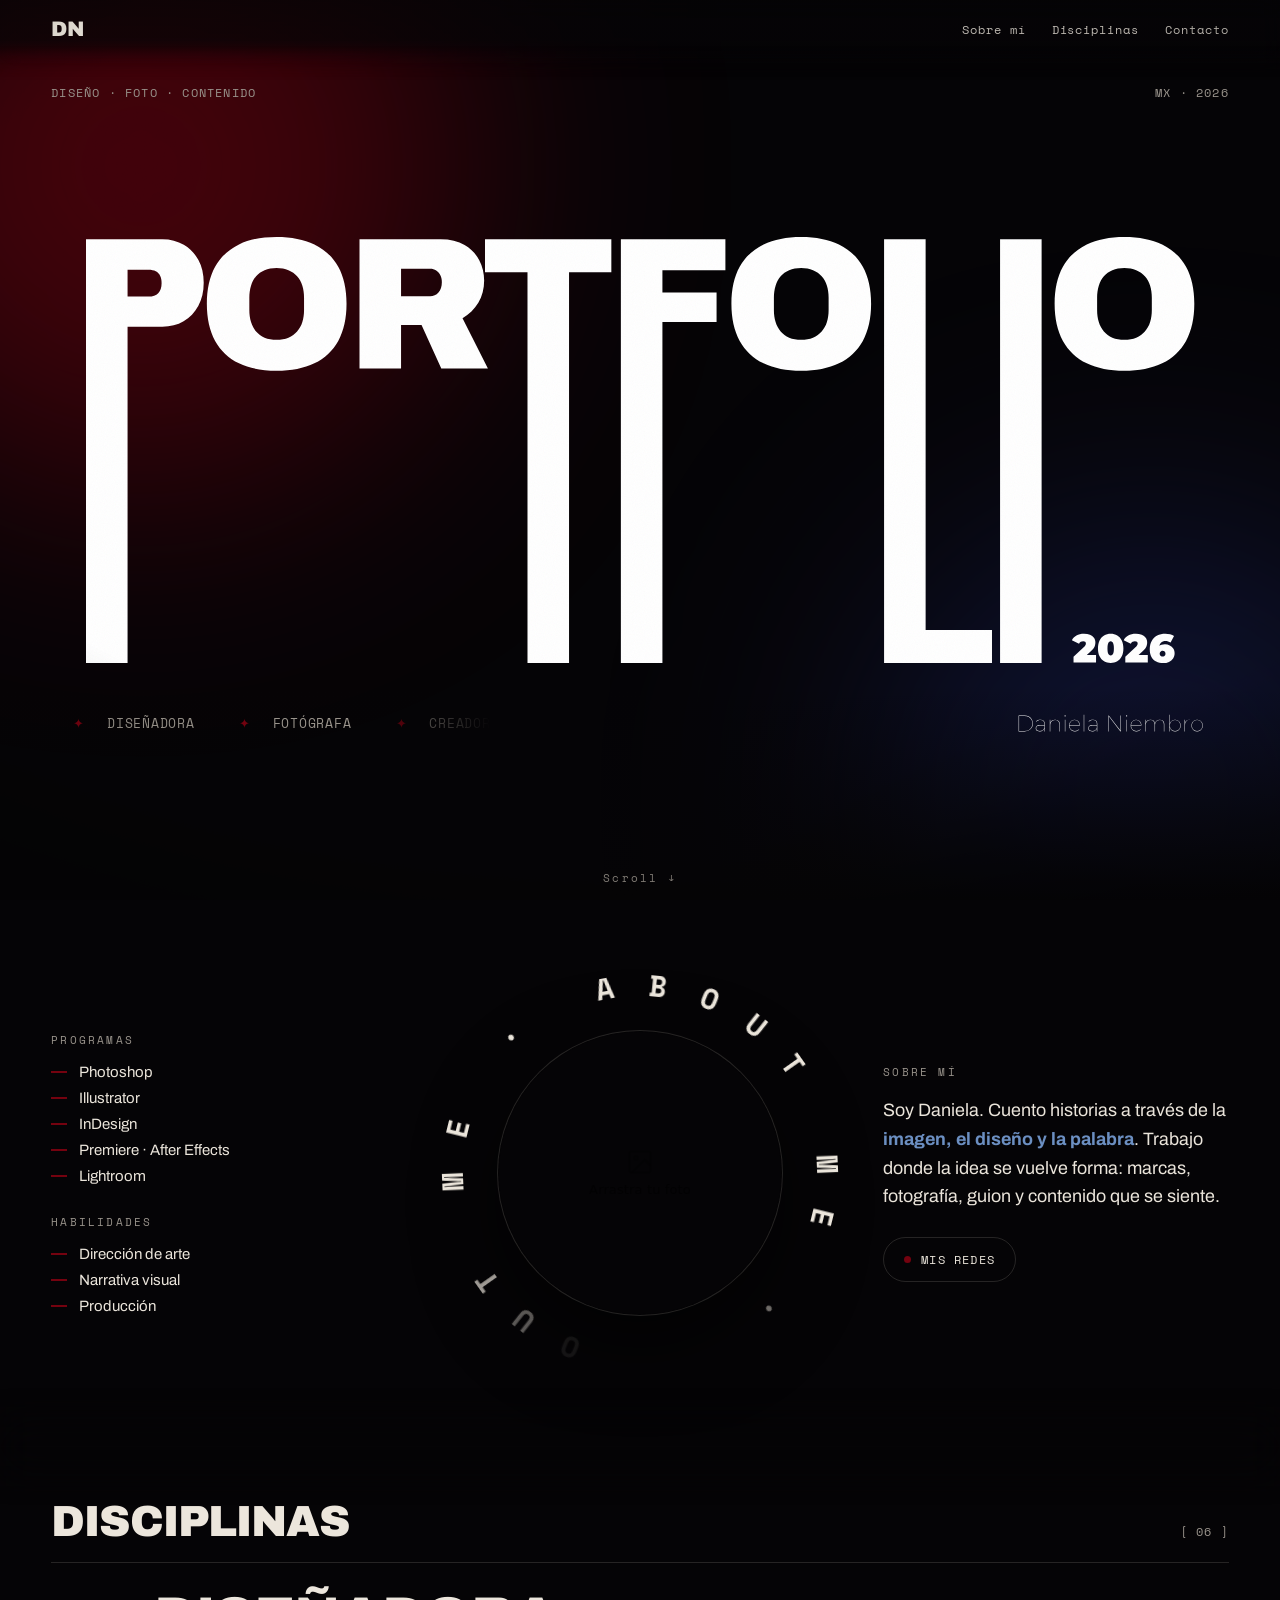
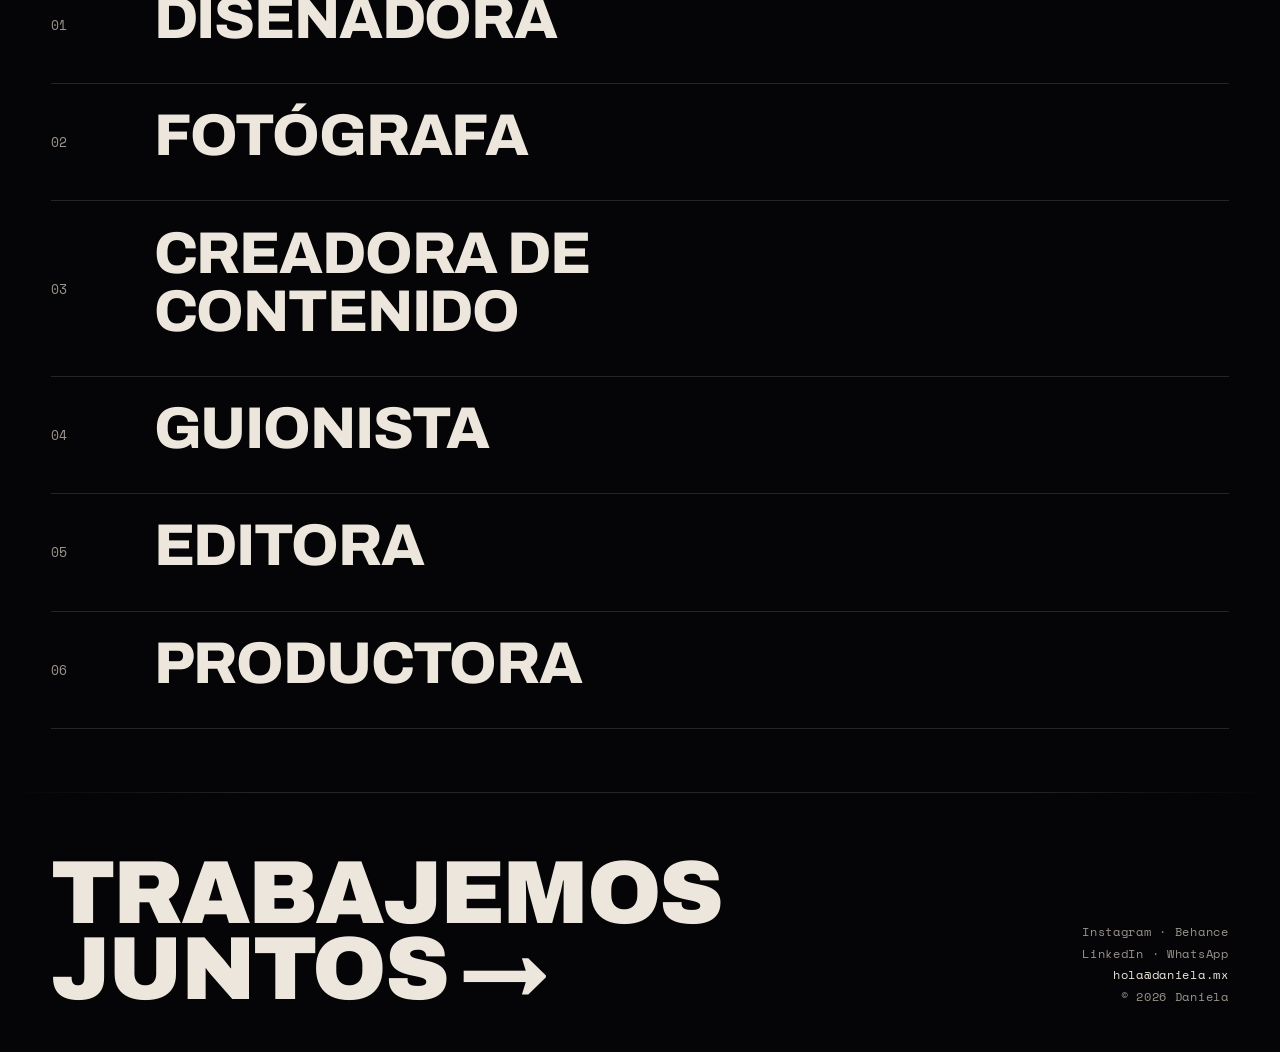
==== index.html @ 4522a89d "init: D_Portfolio" ====
<!DOCTYPE html>
<html lang="es">
<head>
<meta charset="UTF-8" />
<meta name="viewport" content="width=device-width, initial-scale=1.0" />
<title>Daniela — Portafolio 2026</title>
<link rel="preconnect" href="https://fonts.googleapis.com" />
<link rel="preconnect" href="https://fonts.gstatic.com" crossorigin />
<link href="https://fonts.googleapis.com/css2?family=Archivo:ital,wght@0,400;0,500;0,600;0,700;0,800;0,900;1,500&family=Space+Mono:wght@400;700&display=swap" rel="stylesheet" />
<script src="image-slot.js"></script>
<style>
:root{
  --black:#050406;
  --ink:#0b0a0e;
  --paper:#ece6dc;
  --paper-dim:#9a948c;
  --line:rgba(236,230,220,.14);

  --red-1:#75020f;
  --red-2:#51080d;
  --red-3:#2b0307;
  --blue-1:#0D1433;
  --blue-2:#171F55;
  --blue-3:#274272;
  --blue-4:#6C90C3;

  --sans:'Archivo',system-ui,sans-serif;
  --mono:'Space Mono',ui-monospace,monospace;
}

*{margin:0;padding:0;box-sizing:border-box}
html{scroll-behavior:smooth}
body{
  background:var(--black);
  color:var(--paper);
  font-family:var(--sans);
  -webkit-font-smoothing:antialiased;
  overflow-x:hidden;
}
::selection{background:var(--red-1);color:var(--paper)}

/* ---- grain + vignette overlay ---- */
.grain{
  position:fixed;inset:0;z-index:200;pointer-events:none;
  background:radial-gradient(120% 90% at 50% 40%,transparent 50%,rgba(0,0,0,.55) 100%);
  mix-blend-mode:multiply;
}
.grain::after{
  content:"";position:absolute;inset:-50%;opacity:.045;
  background-image:url("data:image/svg+xml,%3Csvg xmlns='http://www.w3.org/2000/svg' width='160' height='160'%3E%3Cfilter id='n'%3E%3CfeTurbulence type='fractalNoise' baseFrequency='.9' numOctaves='2'/%3E%3C/filter%3E%3Crect width='100%25' height='100%25' filter='url(%23n)'/%3E%3C/svg%3E");
}

/* ---- top nav ---- */
.nav{
  position:fixed;top:0;left:0;right:0;z-index:120;
  display:flex;align-items:center;justify-content:space-between;
  padding:18px clamp(20px,4vw,52px);
}
.nav::before{
  content:"";position:absolute;inset:0 0 -22px 0;z-index:-1;pointer-events:none;
  background:linear-gradient(to bottom,rgba(5,4,6,.82) 0%,rgba(5,4,6,.78) 50%,rgba(5,4,6,0) 100%);
  backdrop-filter:blur(12px) saturate(120%);
  -webkit-backdrop-filter:blur(12px) saturate(120%);
  -webkit-mask-image:linear-gradient(to bottom,#000 58%,transparent 100%);
  mask-image:linear-gradient(to bottom,#000 58%,transparent 100%);
}
.nav .iso{display:inline-flex;align-items:center;font-family:var(--sans);font-weight:900;font-size:21px;letter-spacing:-.01em;text-transform:uppercase;text-decoration:none;color:var(--paper);transition:opacity .25s}
.nav .iso:hover{opacity:.55}
.nav .links{display:flex;gap:26px;font-family:var(--mono);font-size:12px;letter-spacing:.08em}
.nav .links a{color:var(--paper);text-decoration:none;opacity:.8;transition:opacity .2s}
.nav .links a:hover{opacity:1}
@media(max-width:680px){.nav .links{display:none}}

section{position:relative}

/* ============ 1 · PORTADA ============ */
#portada{height:100vh;position:relative;overflow:hidden}
#portada::after{content:"";position:absolute;left:0;right:0;bottom:0;height:clamp(150px,24vh,280px);background:linear-gradient(to bottom,transparent 0%,var(--black) 100%);z-index:1;pointer-events:none}
.cover-glow{position:absolute;inset:0;z-index:0;pointer-events:none}
.cover-glow b{position:absolute;border-radius:50%;filter:blur(130px);opacity:.55}
.cover-glow .g1{width:50vw;height:50vw;left:-14vw;top:-12vw;background:var(--red-1)}
.cover-glow .g2{width:44vw;height:44vw;right:-12vw;bottom:-14vw;background:var(--blue-2)}
.cover-fig{position:absolute;inset:0;width:100%;height:100%;object-fit:contain;z-index:2;padding:clamp(16px,3.5vh,46px) clamp(16px,3vw,40px)}
.cover-kicker{position:absolute;top:0;left:0;right:0;z-index:3;display:flex;justify-content:space-between;padding:84px clamp(20px,4vw,52px) 0;font-family:var(--mono);font-size:12px;letter-spacing:.1em;color:var(--paper-dim);text-transform:uppercase;pointer-events:none}
.ticker{position:absolute;left:clamp(20px,4vw,52px);bottom:clamp(26px,5vh,46px);z-index:3;overflow:hidden;max-width:min(440px,46vw);mask-image:linear-gradient(90deg,#000 70%,transparent);-webkit-mask-image:linear-gradient(90deg,#000 70%,transparent);visibility:hidden}
.ticker.placed{visibility:visible}
.ticker-track{display:inline-flex;gap:0;white-space:nowrap;animation:scrollx 22s linear infinite}
.ticker-track span{font-family:var(--mono);font-size:13px;letter-spacing:.06em;color:var(--paper-dim);padding:0 22px;text-transform:uppercase}
.ticker-track span{font-family:var(--mono);font-size:13px;letter-spacing:.06em;color:var(--paper-dim);padding:0 22px;text-transform:uppercase}
.ticker-track span::before{content:"✦";margin-right:22px;color:var(--red-1)}
@keyframes scrollx{to{transform:translateX(-50%)}}
.scrollhint{position:absolute;left:50%;bottom:14px;transform:translateX(-50%);font-family:var(--mono);font-size:11px;letter-spacing:.2em;color:var(--paper-dim);z-index:3;animation:bob 2.4s ease-in-out infinite;transition:opacity .45s ease}
.scrollhint.hide{opacity:0}
@keyframes bob{0%,100%{transform:translate(-50%,0)}50%{transform:translate(-50%,7px)}}

/* ============ 2 · SOBRE MÍ ============ */
#sobre-mi{min-height:auto;display:grid;grid-template-columns:1fr auto 1fr;align-items:center;gap:clamp(24px,4vw,72px);padding:clamp(56px,9vh,110px) clamp(20px,4vw,52px)}
.eyebrow{font-family:var(--mono);font-size:11px;letter-spacing:.2em;text-transform:uppercase;color:var(--paper-dim);margin-bottom:16px}
/* left column: programas + habilidades */
.about-left{justify-self:start;display:flex;flex-direction:column;gap:30px}
/* right column: text + description */
.about-right{justify-self:end;max-width:360px;text-align:left}
.sm-bio{font-size:clamp(16px,1.4vw,20px);line-height:1.6;color:var(--paper);text-wrap:pretty}
.sm-bio b{color:var(--blue-4)}
.btn-redes{margin-top:26px;display:inline-flex;align-items:center;gap:10px;font-family:var(--mono);font-size:12px;letter-spacing:.1em;text-transform:uppercase;color:var(--paper);text-decoration:none;border:1px solid var(--line);padding:13px 20px;border-radius:40px;transition:.25s}
.btn-redes:hover{background:var(--paper);color:var(--black);border-color:var(--paper)}
.btn-redes .dot{width:7px;height:7px;border-radius:50%;background:var(--red-1)}
.proglist,.skilllist{list-style:none;display:flex;flex-direction:column;gap:10px}
.proglist li,.skilllist li{display:flex;align-items:center;gap:12px;font-size:15px;color:var(--paper);transition:color .3s}
.proglist li::before,.skilllist li::before{content:"";width:16px;height:1.5px;background:var(--red-1);flex:0 0 auto;transition:width .35s cubic-bezier(.2,.7,.2,1),background .3s}
.proglist li{cursor:default}
.proglist li:hover{color:var(--blue-4)}
.proglist li:hover::before{width:30px;background:var(--blue-4)}
/* cursor-follow image preview */
.prog-preview{position:fixed;top:0;left:0;z-index:160;width:clamp(170px,18vw,240px);height:clamp(120px,13vw,176px);pointer-events:none;opacity:0;transform:translate(18px,18px) scale(.9);transition:opacity .28s ease,transform .28s cubic-bezier(.2,.7,.2,1);will-change:left,top,opacity}
.prog-preview.on{opacity:1;transform:translate(18px,18px) scale(1)}
.prog-preview image-slot{position:absolute;inset:0;width:100%;height:100%;display:none;pointer-events:auto;box-shadow:0 24px 60px rgba(0,0,0,.6)}
.prog-preview image-slot.active{display:block}

/* orbit photo — centered on the page (middle auto column between two equal 1fr) */
.orbit-wrap{position:relative;width:clamp(260px,30vw,400px);height:clamp(260px,30vw,400px);display:flex;align-items:center;justify-content:center;justify-self:center}
.orbit-photo{width:74%;height:74%;border-radius:50%;overflow:hidden;position:relative;z-index:2;box-shadow:0 0 0 1px var(--line),0 30px 80px rgba(0,0,0,.6)}
.orbit-photo image-slot{width:100%;height:100%;display:block}
.orbit-ring{position:absolute;inset:0;z-index:3;pointer-events:none}
.orbit-ring .lt{position:absolute;left:50%;top:50%;font-family:var(--mono);font-weight:700;font-size:clamp(19px,2.3vw,32px);letter-spacing:.04em;will-change:transform,opacity;transform-origin:center center}
@media(max-width:880px){
  #sobre-mi{grid-template-columns:1fr;justify-items:center;text-align:center;gap:clamp(30px,5vh,48px)}
  .about-left{justify-self:center;align-items:center}
  .about-right{justify-self:center;text-align:center;max-width:520px}
  .proglist li,.skilllist li{justify-content:center}
}

/* ============ 3 · DISCIPLINAS ============ */
#disciplinas{min-height:auto;padding:clamp(40px,6vh,70px) clamp(20px,4vw,52px) clamp(48px,7vh,80px);position:relative;transition:background .6s ease;overflow:hidden}
.disc-bg{position:absolute;left:0;right:0;top:clamp(-220px,-22vh,-140px);bottom:0;z-index:0;opacity:0;transition:opacity .55s ease;pointer-events:none;-webkit-mask-image:linear-gradient(to bottom,transparent 0,#000 clamp(150px,20vh,240px));mask-image:linear-gradient(to bottom,transparent 0,#000 clamp(150px,20vh,240px))}
/* soft blurred bridge that hides the hard cut between About and Disciplinas */
.section-blend{position:relative;height:0;z-index:5;pointer-events:none}
.section-blend::before{content:"";position:absolute;left:0;right:0;top:calc(clamp(90px,13vh,150px) / -2);height:clamp(90px,13vh,150px);backdrop-filter:blur(20px) saturate(120%);-webkit-backdrop-filter:blur(20px) saturate(120%);-webkit-mask-image:linear-gradient(to bottom,transparent,#000 50%,transparent);mask-image:linear-gradient(to bottom,transparent,#000 50%,transparent)}
.disc-head{position:relative;z-index:2;display:flex;align-items:baseline;justify-content:space-between;gap:20px;border-bottom:1px solid var(--line);padding-bottom:18px;margin-bottom:4px}
.disc-head h2{font-size:clamp(24px,3.4vw,46px);font-weight:900;letter-spacing:-.02em;text-transform:uppercase;line-height:1}
.disc-head .count{font-family:var(--mono);font-size:12px;color:var(--paper-dim);letter-spacing:.1em;flex:0 0 auto}
.disc-list{position:relative;z-index:2;list-style:none}
.disc-row{
  display:grid;grid-template-columns:64px minmax(0,1fr) minmax(0,300px);align-items:center;gap:clamp(16px,3vw,40px);
  padding:clamp(18px,2.6vh,30px) 0;border-bottom:1px solid var(--line);cursor:pointer;
  position:relative;transition:padding .45s cubic-bezier(.2,.7,.2,1);
}
/* growing accent bar on the left = "ordered index" feel */
.disc-row::before{content:"";position:absolute;left:0;top:50%;width:0;height:2px;background:var(--row-accent,var(--paper));transform:translateY(-50%);transition:width .45s cubic-bezier(.2,.7,.2,1);z-index:1}
.disc-row:hover::before{width:clamp(20px,3.5vw,46px)}
.disc-row .num{font-family:var(--mono);font-size:13px;color:var(--paper-dim);transition:color .35s,transform .45s cubic-bezier(.2,.7,.2,1)}
.disc-namewrap{min-width:0}
.disc-name{display:block;font-size:clamp(28px,4.6vw,60px);font-weight:800;line-height:.98;letter-spacing:-.02em;text-transform:uppercase;color:var(--paper);text-wrap:balance;overflow-wrap:break-word;transition:transform .45s cubic-bezier(.2,.7,.2,1),color .35s,opacity .35s;transform-origin:left center}
.disc-name .en{display:block;font-family:var(--mono);font-size:12px;font-weight:400;letter-spacing:.18em;color:var(--paper-dim);margin-top:12px;opacity:0;max-height:0;overflow:hidden;transition:opacity .4s,max-height .4s}
.disc-detail{justify-self:end;text-align:right;min-width:0;opacity:0;transform:translateX(14px);transition:opacity .4s,transform .45s cubic-bezier(.2,.7,.2,1)}
.disc-detail .lbl{font-family:var(--mono);font-size:10px;letter-spacing:.2em;color:var(--paper-dim);text-transform:uppercase;margin-bottom:8px}
.disc-detail .txt{font-size:15px;line-height:1.45;color:var(--paper);text-wrap:pretty}
.disc-list.has-hover .disc-row .disc-name{opacity:.3}
.disc-row:hover{padding-left:clamp(20px,3.5vw,58px)}
.disc-row:hover .disc-name{opacity:1;color:var(--row-accent,var(--paper))}
.disc-row:hover .disc-name .en{opacity:1;max-height:44px}
.disc-row:hover .num{color:var(--paper);transform:translateX(4px)}
.disc-row:hover .disc-detail{opacity:1;transform:translateX(0)}
@media(max-width:980px){
  .disc-row{grid-template-columns:56px minmax(0,1fr);gap:18px}
  .disc-detail{display:none}
}
@media(max-width:760px){
  .disc-row{grid-template-columns:44px minmax(0,1fr);gap:12px}
}

/* magnifier cursor */
.lupa{position:fixed;z-index:150;width:74px;height:74px;border-radius:50%;border:1px solid var(--paper);display:flex;align-items:center;justify-content:center;pointer-events:none;opacity:0;transform:translate(-50%,-50%) scale(.6);transition:opacity .25s,transform .25s;backdrop-filter:blur(2px);font-family:var(--mono);font-size:10px;letter-spacing:.15em;text-transform:uppercase;background:rgba(5,4,6,.35)}
.lupa.on{opacity:1;transform:translate(-50%,-50%) scale(1)}
.lupa svg{position:absolute;width:20px;height:20px;opacity:.4}

/* ============ footer ============ */
footer{padding:clamp(48px,7vh,70px) clamp(20px,4vw,52px) clamp(40px,5vh,56px);position:relative}
footer::before{content:"";position:absolute;top:0;left:0;right:0;height:1px;pointer-events:none;background:linear-gradient(90deg,transparent 0%,var(--line) 20%,var(--line) 80%,transparent 100%);filter:blur(.4px)}
.foot-grid{display:flex;align-items:flex-end;justify-content:space-between;gap:30px;flex-wrap:wrap}
.foot-grid h3{font-size:clamp(34px,7vw,110px);font-weight:900;letter-spacing:-.03em;text-transform:uppercase;line-height:.85}
.foot-grid h3 a{color:var(--paper);text-decoration:none}
.foot-grid h3 a:hover{color:var(--blue-4)}
.foot-meta{font-family:var(--mono);font-size:12px;color:var(--paper-dim);letter-spacing:.06em;text-align:right;line-height:1.8}
.foot-meta a{color:var(--paper-dim);text-decoration:none;transition:color .22s}
.foot-meta a:hover{color:var(--blue-4)}
.foot-meta a[href^="mailto"]:hover{color:var(--paper)}

/* ============ responsive ============ */
@media(max-width:680px){
  .nav{padding:16px 20px}
  .nav .iso{font-size:15px}
  #portada{padding:70px 14px 22px}
  .cover-foot{flex-direction:column;align-items:flex-start;gap:14px}
  .ticker{max-width:100%}
  .cover-name{text-align:left}
  .foot-grid{flex-direction:column;align-items:flex-start}
  .foot-meta{text-align:left}
}
@media(max-width:430px){
  .cover-kicker{font-size:10px;gap:10px}
  .disc-row{grid-template-columns:40px minmax(0,1fr);gap:12px}
  .disc-name{font-size:clamp(26px,8vw,40px)}
}
@media(max-height:560px) and (orientation:landscape){
  #portada{height:auto;min-height:100vh;padding:62px 20px 20px}
}
</style>
</head>
<body>
<div class="grain"></div>

<nav class="nav">
  <a class="iso" href="#portada" aria-label="Daniela Niembro">DN</a>
  <div class="links">
    <a href="#sobre-mi">Sobre mí</a>
    <a href="#disciplinas">Disciplinas</a>
    <a href="#contacto">Contacto</a>
  </div>
</nav>

<!-- ===== 1 · PORTADA ===== -->
<section id="portada" data-screen-label="Portada">
  <div class="cover-glow"><b class="g1"></b><b class="g2"></b></div>
  <div class="cover-kicker">
    <span>Diseño · Foto · Contenido</span>
    <span>MX · 2026</span>
  </div>
  <svg class="cover-fig" viewBox="0 0 1920 1080" fill="none" preserveAspectRatio="xMidYMid meet" xmlns="http://www.w3.org/2000/svg" role="img" aria-label="Portfolio 2026 — Daniela Niembro">
<g clip-path="url(#clip0_0_1)">

<path id="nm-name" d="M1564.17 989V963.8H1573.71C1576.37 963.8 1578.7 964.352 1580.69 965.456C1582.68 966.536 1584.23 968.024 1585.33 969.92C1586.44 971.816 1586.99 973.976 1586.99 976.4C1586.99 978.824 1586.44 980.984 1585.33 982.88C1584.23 984.776 1582.68 986.276 1580.69 987.38C1578.7 988.46 1576.37 989 1573.71 989H1564.17ZM1564.89 988.316H1573.63C1576.2 988.316 1578.43 987.8 1580.33 986.768C1582.23 985.736 1583.69 984.332 1584.72 982.556C1585.75 980.756 1586.27 978.704 1586.27 976.4C1586.27 974.096 1585.75 972.056 1584.72 970.28C1583.69 968.48 1582.23 967.064 1580.33 966.032C1578.43 965 1576.2 964.484 1573.63 964.484H1564.89V988.316ZM1605.14 989V984.572V983.96V976.832C1605.14 974.888 1604.64 973.424 1603.63 972.44C1602.62 971.456 1601.16 970.964 1599.24 970.964C1597.85 970.964 1596.57 971.204 1595.42 971.684C1594.27 972.164 1593.29 972.788 1592.47 973.556L1591.97 973.052C1592.85 972.212 1593.93 971.54 1595.21 971.036C1596.48 970.532 1597.81 970.28 1599.2 970.28C1601.36 970.28 1603.01 970.832 1604.13 971.936C1605.29 973.04 1605.86 974.66 1605.86 976.796V989H1605.14ZM1598.05 989.108C1596.66 989.108 1595.47 988.892 1594.49 988.46C1593.5 988.028 1592.75 987.416 1592.22 986.624C1591.71 985.832 1591.46 984.92 1591.46 983.888C1591.46 983 1591.67 982.184 1592.07 981.44C1592.51 980.672 1593.2 980.06 1594.16 979.604C1595.12 979.124 1596.43 978.884 1598.09 978.884H1605.54V979.568H1598.05C1595.94 979.568 1594.43 979.976 1593.51 980.792C1592.63 981.584 1592.18 982.604 1592.18 983.852C1592.18 985.244 1592.7 986.36 1593.73 987.2C1594.76 988.016 1596.2 988.424 1598.05 988.424C1599.85 988.424 1601.33 988.016 1602.48 987.2C1603.65 986.36 1604.54 985.184 1605.14 983.672L1605.5 984.14C1605 985.628 1604.11 986.828 1602.84 987.74C1601.59 988.652 1599.99 989.108 1598.05 989.108ZM1613.93 989V970.388H1614.65V975.68L1614.58 975.572C1615.13 973.94 1616.08 972.656 1617.42 971.72C1618.77 970.76 1620.45 970.28 1622.46 970.28C1624 970.28 1625.32 970.58 1626.42 971.18C1627.53 971.756 1628.38 972.62 1628.98 973.772C1629.6 974.924 1629.92 976.34 1629.92 978.02V989H1629.2V978.02C1629.2 975.716 1628.61 973.964 1627.43 972.764C1626.26 971.564 1624.61 970.964 1622.5 970.964C1620.87 970.964 1619.46 971.3 1618.29 971.972C1617.11 972.62 1616.21 973.544 1615.59 974.744C1614.96 975.92 1614.65 977.3 1614.65 978.884V989H1613.93ZM1637.98 989V970.388H1638.7V989H1637.98ZM1638.34 965.24C1638.1 965.24 1637.88 965.144 1637.69 964.952C1637.5 964.76 1637.4 964.544 1637.4 964.304C1637.4 964.04 1637.5 963.824 1637.69 963.656C1637.88 963.464 1638.1 963.368 1638.34 963.368C1638.6 963.368 1638.82 963.464 1638.99 963.656C1639.18 963.824 1639.28 964.04 1639.28 964.304C1639.28 964.544 1639.18 964.76 1638.99 964.952C1638.82 965.144 1638.6 965.24 1638.34 965.24ZM1654.07 989.108C1652.27 989.108 1650.68 988.712 1649.28 987.92C1647.89 987.104 1646.79 985.988 1645.97 984.572C1645.18 983.132 1644.78 981.5 1644.78 979.676C1644.78 977.828 1645.16 976.208 1645.9 974.816C1646.64 973.4 1647.66 972.296 1648.96 971.504C1650.28 970.688 1651.76 970.28 1653.39 970.28C1655.02 970.28 1656.48 970.676 1657.78 971.468C1659.1 972.236 1660.13 973.316 1660.88 974.708C1661.64 976.1 1662.03 977.696 1662.03 979.496C1662.03 979.52 1662.03 979.544 1662.03 979.568C1662.03 979.592 1662.03 979.628 1662.03 979.676H1645.18V978.992H1661.63L1661.34 979.532C1661.34 977.9 1661 976.436 1660.3 975.14C1659.6 973.844 1658.66 972.824 1657.46 972.08C1656.28 971.336 1654.92 970.964 1653.39 970.964C1651.88 970.964 1650.52 971.336 1649.32 972.08C1648.12 972.824 1647.17 973.844 1646.48 975.14C1645.8 976.436 1645.47 977.9 1645.47 979.532V979.676C1645.47 981.38 1645.84 982.892 1646.58 984.212C1647.33 985.532 1648.35 986.564 1649.64 987.308C1650.94 988.052 1652.42 988.424 1654.07 988.424C1655.32 988.424 1656.5 988.184 1657.6 987.704C1658.73 987.224 1659.66 986.504 1660.41 985.544L1660.91 986.048C1660.1 987.056 1659.09 987.824 1657.89 988.352C1656.69 988.856 1655.42 989.108 1654.07 989.108ZM1668.11 989V962.288H1668.83V989H1668.11ZM1688.99 989V984.572V983.96V976.832C1688.99 974.888 1688.48 973.424 1687.48 972.44C1686.47 971.456 1685 970.964 1683.08 970.964C1681.69 970.964 1680.42 971.204 1679.27 971.684C1678.12 972.164 1677.13 972.788 1676.32 973.556L1675.81 973.052C1676.7 972.212 1677.78 971.54 1679.05 971.036C1680.32 970.532 1681.66 970.28 1683.05 970.28C1685.21 970.28 1686.85 970.832 1687.98 971.936C1689.13 973.04 1689.71 974.66 1689.71 976.796V989H1688.99ZM1681.9 989.108C1680.5 989.108 1679.32 988.892 1678.33 988.46C1677.35 988.028 1676.59 987.416 1676.06 986.624C1675.56 985.832 1675.31 984.92 1675.31 983.888C1675.31 983 1675.51 982.184 1675.92 981.44C1676.35 980.672 1677.05 980.06 1678.01 979.604C1678.97 979.124 1680.28 978.884 1681.93 978.884H1689.38V979.568H1681.9C1679.78 979.568 1678.27 979.976 1677.36 980.792C1676.47 981.584 1676.03 982.604 1676.03 983.852C1676.03 985.244 1676.54 986.36 1677.58 987.2C1678.61 988.016 1680.05 988.424 1681.9 988.424C1683.7 988.424 1685.17 988.016 1686.32 987.2C1687.5 986.36 1688.39 985.184 1688.99 983.672L1689.35 984.14C1688.84 985.628 1687.96 986.828 1686.68 987.74C1685.44 988.652 1683.84 989.108 1681.9 989.108ZM1707.43 989V963.8H1708.04L1726.9 988.172H1726.51V963.8H1727.23V989H1726.62L1707.75 964.628H1708.15V989H1707.43ZM1736.17 989V970.388H1736.89V989H1736.17ZM1736.53 965.24C1736.29 965.24 1736.08 965.144 1735.88 964.952C1735.69 964.76 1735.6 964.544 1735.6 964.304C1735.6 964.04 1735.69 963.824 1735.88 963.656C1736.08 963.464 1736.29 963.368 1736.53 963.368C1736.8 963.368 1737.01 963.464 1737.18 963.656C1737.37 963.824 1737.47 964.04 1737.47 964.304C1737.47 964.544 1737.37 964.76 1737.18 964.952C1737.01 965.144 1736.8 965.24 1736.53 965.24ZM1752.26 989.108C1750.46 989.108 1748.87 988.712 1747.48 987.92C1746.08 987.104 1744.98 985.988 1744.16 984.572C1743.37 983.132 1742.98 981.5 1742.98 979.676C1742.98 977.828 1743.35 976.208 1744.09 974.816C1744.84 973.4 1745.86 972.296 1747.15 971.504C1748.47 970.688 1749.95 970.28 1751.58 970.28C1753.21 970.28 1754.68 970.676 1755.97 971.468C1757.29 972.236 1758.32 973.316 1759.07 974.708C1759.84 976.1 1760.22 977.696 1760.22 979.496C1760.22 979.52 1760.22 979.544 1760.22 979.568C1760.22 979.592 1760.22 979.628 1760.22 979.676H1743.37V978.992H1759.82L1759.54 979.532C1759.54 977.9 1759.19 976.436 1758.49 975.14C1757.8 973.844 1756.85 972.824 1755.65 972.08C1754.47 971.336 1753.12 970.964 1751.58 970.964C1750.07 970.964 1748.71 971.336 1747.51 972.08C1746.31 972.824 1745.36 973.844 1744.67 975.14C1744 976.436 1743.66 977.9 1743.66 979.532V979.676C1743.66 981.38 1744.03 982.892 1744.78 984.212C1745.52 985.532 1746.54 986.564 1747.84 987.308C1749.13 988.052 1750.61 988.424 1752.26 988.424C1753.51 988.424 1754.69 988.184 1755.79 987.704C1756.92 987.224 1757.86 986.504 1758.6 985.544L1759.1 986.048C1758.29 987.056 1757.28 987.824 1756.08 988.352C1754.88 988.856 1753.61 989.108 1752.26 989.108ZM1766.3 989V970.388H1767.02V975.644L1766.95 975.536C1767.48 973.928 1768.4 972.656 1769.72 971.72C1771.04 970.76 1772.67 970.28 1774.62 970.28C1776.54 970.28 1778.12 970.772 1779.37 971.756C1780.62 972.716 1781.4 974.156 1781.71 976.076L1781.6 976.04C1782.06 974.336 1782.96 972.956 1784.3 971.9C1785.67 970.82 1787.38 970.28 1789.45 970.28C1790.94 970.28 1792.22 970.58 1793.3 971.18C1794.38 971.756 1795.21 972.62 1795.78 973.772C1796.38 974.924 1796.68 976.34 1796.68 978.02V989H1795.96V978.02C1795.96 975.716 1795.39 973.964 1794.24 972.764C1793.11 971.564 1791.52 970.964 1789.48 970.964C1787.9 970.964 1786.53 971.3 1785.38 971.972C1784.25 972.62 1783.38 973.544 1782.75 974.744C1782.15 975.92 1781.85 977.3 1781.85 978.884V989H1781.13V978.02C1781.13 975.716 1780.56 973.964 1779.4 972.764C1778.28 971.564 1776.69 970.964 1774.65 970.964C1773.07 970.964 1771.7 971.3 1770.55 971.972C1769.42 972.62 1768.54 973.544 1767.92 974.744C1767.32 975.92 1767.02 977.3 1767.02 978.884V989H1766.3ZM1813.8 989.108C1812.09 989.108 1810.57 988.712 1809.23 987.92C1807.88 987.104 1806.81 985.988 1806.02 984.572C1805.25 983.132 1804.87 981.5 1804.87 979.676C1804.87 977.828 1805.25 976.208 1806.02 974.816C1806.81 973.4 1807.88 972.296 1809.23 971.504C1810.57 970.688 1812.09 970.28 1813.8 970.28C1815.5 970.28 1817.04 970.688 1818.41 971.504C1819.77 972.296 1820.85 973.4 1821.65 974.816C1822.44 976.208 1822.83 977.828 1822.83 979.676C1822.83 981.5 1822.44 983.132 1821.65 984.572C1820.85 985.988 1819.77 987.104 1818.41 987.92C1817.04 988.712 1815.5 989.108 1813.8 989.108ZM1804.76 989V962.288H1805.48V977.12L1805.12 979.64L1805.48 982.16V989H1804.76ZM1813.8 988.424C1815.38 988.424 1816.8 988.052 1818.05 987.308C1819.32 986.564 1820.31 985.532 1821.03 984.212C1821.75 982.892 1822.11 981.38 1822.11 979.676C1822.11 977.948 1821.75 976.436 1821.03 975.14C1820.31 973.82 1819.32 972.8 1818.05 972.08C1816.8 971.336 1815.38 970.964 1813.8 970.964C1812.21 970.964 1810.79 971.336 1809.51 972.08C1808.27 972.8 1807.28 973.82 1806.56 975.14C1805.84 976.436 1805.48 977.948 1805.48 979.676C1805.48 981.38 1805.84 982.892 1806.56 984.212C1807.28 985.532 1808.27 986.564 1809.51 987.308C1810.79 988.052 1812.21 988.424 1813.8 988.424ZM1828.91 989V970.388H1829.63V975.536L1829.56 975.428C1830.07 973.796 1830.94 972.536 1832.19 971.648C1833.46 970.736 1835.05 970.28 1836.94 970.28V971C1836.92 971 1836.88 971 1836.83 971C1836.81 971 1836.77 971 1836.73 971C1834.49 971 1832.75 971.72 1831.51 973.16C1830.26 974.576 1829.63 976.52 1829.63 978.992V989H1828.91ZM1849.01 989.108C1847.28 989.108 1845.73 988.712 1844.36 987.92C1843.02 987.104 1841.95 985.988 1841.16 984.572C1840.37 983.132 1839.97 981.5 1839.97 979.676C1839.97 977.828 1840.37 976.208 1841.16 974.816C1841.95 973.4 1843.02 972.296 1844.36 971.504C1845.73 970.688 1847.28 970.28 1849.01 970.28C1850.74 970.28 1852.28 970.688 1853.65 971.504C1855.02 972.296 1856.09 973.4 1856.86 974.816C1857.65 976.208 1858.04 977.828 1858.04 979.676C1858.04 981.5 1857.65 983.132 1856.86 984.572C1856.09 985.988 1855.02 987.104 1853.65 987.92C1852.28 988.712 1850.74 989.108 1849.01 989.108ZM1849.01 988.424C1850.59 988.424 1852.01 988.052 1853.26 987.308C1854.53 986.564 1855.52 985.532 1856.24 984.212C1856.96 982.892 1857.32 981.38 1857.32 979.676C1857.32 977.948 1856.96 976.436 1856.24 975.14C1855.52 973.82 1854.53 972.8 1853.26 972.08C1852.01 971.336 1850.59 970.964 1849.01 970.964C1847.42 970.964 1846.01 971.336 1844.76 972.08C1843.51 972.8 1842.52 973.82 1841.77 975.14C1841.05 976.436 1840.69 977.948 1840.69 979.676C1840.69 981.38 1841.05 982.892 1841.77 984.212C1842.52 985.532 1843.51 986.564 1844.76 987.308C1846.01 988.052 1847.42 988.424 1849.01 988.424Z" fill="white"></path>
<path id="nm-year" d="M1651.79 879V869.72L1667.98 854.744C1669.01 853.763 1669.75 852.909 1670.22 852.184C1670.74 851.459 1671.08 850.819 1671.25 850.264C1671.42 849.667 1671.5 849.112 1671.5 848.6C1671.5 847.491 1671.14 846.637 1670.42 846.04C1669.69 845.4 1668.6 845.08 1667.15 845.08C1665.83 845.08 1664.57 845.443 1663.38 846.168C1662.18 846.851 1661.24 847.875 1660.56 849.24L1649.17 843.544C1650.79 840.472 1653.22 837.976 1656.46 836.056C1659.71 834.136 1663.74 833.176 1668.56 833.176C1672.1 833.176 1675.24 833.752 1677.97 834.904C1680.7 836.056 1682.83 837.677 1684.37 839.768C1685.9 841.859 1686.67 844.333 1686.67 847.192C1686.67 848.643 1686.48 850.093 1686.1 851.544C1685.75 852.995 1685.03 854.531 1683.92 856.152C1682.81 857.731 1681.17 859.501 1678.99 861.464L1666.83 872.536L1664.46 867.288H1687.7V879H1651.79ZM1711.08 880.024C1707.11 880.024 1703.59 879.107 1700.52 877.272C1697.49 875.437 1695.1 872.771 1693.35 869.272C1691.65 865.773 1690.79 861.549 1690.79 856.6C1690.79 851.651 1691.65 847.427 1693.35 843.928C1695.1 840.429 1697.49 837.763 1700.52 835.928C1703.59 834.093 1707.11 833.176 1711.08 833.176C1715.05 833.176 1718.55 834.093 1721.58 835.928C1724.65 837.763 1727.04 840.429 1728.75 843.928C1730.49 847.427 1731.37 851.651 1731.37 856.6C1731.37 861.549 1730.49 865.773 1728.75 869.272C1727.04 872.771 1724.65 875.437 1721.58 877.272C1718.55 879.107 1715.05 880.024 1711.08 880.024ZM1711.08 867.928C1712.06 867.928 1712.94 867.587 1713.71 866.904C1714.47 866.221 1715.07 865.048 1715.5 863.384C1715.97 861.72 1716.2 859.459 1716.2 856.6C1716.2 853.699 1715.97 851.437 1715.5 849.816C1715.07 848.152 1714.47 846.979 1713.71 846.296C1712.94 845.613 1712.06 845.272 1711.08 845.272C1710.1 845.272 1709.23 845.613 1708.46 846.296C1707.69 846.979 1707.07 848.152 1706.6 849.816C1706.17 851.437 1705.96 853.699 1705.96 856.6C1705.96 859.459 1706.17 861.72 1706.6 863.384C1707.07 865.048 1707.69 866.221 1708.46 866.904C1709.23 867.587 1710.1 867.928 1711.08 867.928ZM1734.42 879V869.72L1750.61 854.744C1751.63 853.763 1752.38 852.909 1752.85 852.184C1753.36 851.459 1753.7 850.819 1753.87 850.264C1754.04 849.667 1754.13 849.112 1754.13 848.6C1754.13 847.491 1753.77 846.637 1753.04 846.04C1752.32 845.4 1751.23 845.08 1749.78 845.08C1748.45 845.08 1747.2 845.443 1746 846.168C1744.81 846.851 1743.87 847.875 1743.19 849.24L1731.79 843.544C1733.41 840.472 1735.85 837.976 1739.09 836.056C1742.33 834.136 1746.36 833.176 1751.19 833.176C1754.73 833.176 1757.86 833.752 1760.59 834.904C1763.32 836.056 1765.46 837.677 1766.99 839.768C1768.53 841.859 1769.3 844.333 1769.3 847.192C1769.3 848.643 1769.11 850.093 1768.72 851.544C1768.38 852.995 1767.65 854.531 1766.55 856.152C1765.44 857.731 1763.79 859.501 1761.62 861.464L1749.46 872.536L1747.09 867.288H1770.32V879H1734.42ZM1794.92 880.024C1790.66 880.024 1786.9 879.213 1783.66 877.592C1780.46 875.928 1777.94 873.475 1776.11 870.232C1774.31 866.947 1773.42 862.872 1773.42 858.008C1773.42 852.76 1774.46 848.301 1776.55 844.632C1778.65 840.92 1781.55 838.083 1785.26 836.12C1789.01 834.157 1793.34 833.176 1798.25 833.176C1800.9 833.176 1803.43 833.496 1805.87 834.136C1808.34 834.733 1810.43 835.587 1812.14 836.696L1806.7 847.256C1805.38 846.317 1804.03 845.699 1802.67 845.4C1801.34 845.059 1799.98 844.888 1798.57 844.888C1795.54 844.888 1793.11 845.805 1791.27 847.64C1789.48 849.432 1788.59 852.056 1788.59 855.512C1788.59 856.152 1788.59 856.792 1788.59 857.432C1788.59 858.029 1788.59 858.648 1788.59 859.288L1785.13 856.792C1785.98 855.341 1786.99 854.125 1788.14 853.144C1789.29 852.12 1790.66 851.352 1792.23 850.84C1793.81 850.285 1795.65 850.008 1797.74 850.008C1800.47 850.008 1802.99 850.605 1805.29 851.8C1807.64 852.952 1809.51 854.595 1810.92 856.728C1812.37 858.861 1813.1 861.4 1813.1 864.344C1813.1 867.544 1812.29 870.317 1810.67 872.664C1809.05 875.011 1806.85 876.824 1804.07 878.104C1801.34 879.384 1798.29 880.024 1794.92 880.024ZM1793.9 869.592C1794.79 869.592 1795.58 869.421 1796.27 869.08C1796.99 868.696 1797.55 868.163 1797.93 867.48C1798.31 866.797 1798.51 865.987 1798.51 865.048C1798.51 863.64 1798.08 862.531 1797.23 861.72C1796.37 860.867 1795.26 860.44 1793.9 860.44C1793 860.44 1792.21 860.632 1791.53 861.016C1790.85 861.4 1790.29 861.933 1789.87 862.616C1789.48 863.299 1789.29 864.109 1789.29 865.048C1789.29 865.987 1789.48 866.797 1789.87 867.48C1790.29 868.163 1790.85 868.696 1791.53 869.08C1792.21 869.421 1793 869.592 1793.9 869.592Z" fill="white"></path>
<path d="M76 880V203.6H197.8C210.8 203.6 222.2 206.6 232 212.6C242 218.4 249.8 226.5 255.4 236.9C261 247.3 263.8 259.4 263.8 273.2C263.8 287.4 260.9 299.8 255.1 310.4C249.5 320.8 241.7 328.9 231.7 334.7C221.9 340.5 210.6 343.4 197.8 343.4H142.3V880H76ZM142.3 295.1H175.6C182.6 295.1 187.8 293.3 191.2 289.7C194.8 286.1 196.6 280.8 196.6 273.8C196.6 269 195.8 265.1 194.2 262.1C192.8 258.9 190.5 256.5 187.3 254.9C184.3 253.3 180.4 252.5 175.6 252.5H142.3V295.1Z" fill="white"></path>
<path d="M380.104 413.6C356.704 413.6 336.704 409.6 320.104 401.6C303.504 393.6 290.804 381.7 282.004 365.9C273.204 349.9 268.804 330.2 268.804 306.8C268.804 283.2 273.204 263.5 282.004 247.7C290.804 231.9 303.504 220 320.104 212C336.704 204 356.704 200 380.104 200C403.704 200 423.804 204 440.404 212C457.004 220 469.704 231.9 478.504 247.7C487.304 263.5 491.704 283.2 491.704 306.8C491.704 330.2 487.304 349.9 478.504 365.9C469.704 381.7 457.004 393.6 440.404 401.6C423.804 409.6 403.704 413.6 380.104 413.6ZM380.104 364.1C387.304 364.1 393.604 363 399.004 360.8C404.604 358.4 409.204 355.1 412.804 350.9C416.604 346.7 419.404 341.7 421.204 335.9C423.004 329.9 423.904 323.4 423.904 316.4V297.2C423.904 290.2 423.004 283.8 421.204 278C419.404 272 416.604 266.9 412.804 262.7C409.204 258.5 404.604 255.3 399.004 253.1C393.604 250.7 387.304 249.5 380.104 249.5C372.904 249.5 366.504 250.7 360.904 253.1C355.504 255.3 351.004 258.5 347.404 262.7C343.804 266.9 341.104 272 339.304 278C337.504 283.8 336.604 290.2 336.604 297.2V316.4C336.604 323.4 337.504 329.9 339.304 335.9C341.104 341.7 343.804 346.7 347.404 350.9C351.004 355.1 355.504 358.4 360.904 360.8C366.504 363 372.904 364.1 380.104 364.1Z" fill="white"></path>
<path d="M512.406 410V203.6H641.706C657.106 203.6 669.906 206.7 680.106 212.9C690.506 219.1 698.306 227.2 703.506 237.2C708.706 247.2 711.306 258 711.306 269.6C711.306 282.8 708.206 294.6 702.006 305C695.806 315.2 687.406 323.4 676.806 329.6L717.306 410H642.906L611.406 340.7H578.706V410H512.406ZM578.706 294.8H625.206C630.406 294.8 634.806 292.8 638.406 288.8C642.006 284.6 643.806 279.1 643.806 272.3C643.806 268.1 643.006 264.4 641.406 261.2C639.806 258 637.606 255.5 634.806 253.7C632.006 251.7 628.806 250.7 625.206 250.7H578.706V294.8Z" fill="white"></path>
<path d="M780.473 880V256.4H712.673V203.6H914.273V256.4H846.773V880H780.473Z" fill="white"></path>
<path d="M929.477 880V203.6H1096.28V253.1H995.777V288.5H1082.18V335.9H995.777V880H929.477Z" fill="white"></path>
<path d="M1217.17 413.6C1193.77 413.6 1173.77 409.6 1157.17 401.6C1140.57 393.6 1127.87 381.7 1119.07 365.9C1110.27 349.9 1105.87 330.2 1105.87 306.8C1105.87 283.2 1110.27 263.5 1119.07 247.7C1127.87 231.9 1140.57 220 1157.17 212C1173.77 204 1193.77 200 1217.17 200C1240.77 200 1260.87 204 1277.47 212C1294.07 220 1306.77 231.9 1315.57 247.7C1324.37 263.5 1328.77 283.2 1328.77 306.8C1328.77 330.2 1324.37 349.9 1315.57 365.9C1306.77 381.7 1294.07 393.6 1277.47 401.6C1260.87 409.6 1240.77 413.6 1217.17 413.6ZM1217.17 364.1C1224.37 364.1 1230.67 363 1236.07 360.8C1241.67 358.4 1246.27 355.1 1249.87 350.9C1253.67 346.7 1256.47 341.7 1258.27 335.9C1260.07 329.9 1260.97 323.4 1260.97 316.4V297.2C1260.97 290.2 1260.07 283.8 1258.27 278C1256.47 272 1253.67 266.9 1249.87 262.7C1246.27 258.5 1241.67 255.3 1236.07 253.1C1230.67 250.7 1224.37 249.5 1217.17 249.5C1209.97 249.5 1203.57 250.7 1197.97 253.1C1192.57 255.3 1188.07 258.5 1184.47 262.7C1180.87 266.9 1178.17 272 1176.37 278C1174.57 283.8 1173.67 290.2 1173.67 297.2V316.4C1173.67 323.4 1174.57 329.9 1176.37 335.9C1178.17 341.7 1180.87 346.7 1184.47 350.9C1188.07 355.1 1192.57 358.4 1197.97 360.8C1203.57 363 1209.97 364.1 1217.17 364.1Z" fill="white"></path>
<path d="M1349.48 880V203.6H1415.78V827.2H1521.68V880H1349.48Z" fill="white"></path>
<path d="M1534.57 880V203.6H1600.87V880H1534.57Z" fill="white"></path>
<path d="M1732.92 413.6C1709.52 413.6 1689.52 409.6 1672.92 401.6C1656.32 393.6 1643.62 381.7 1634.82 365.9C1626.02 349.9 1621.62 330.2 1621.62 306.8C1621.62 283.2 1626.02 263.5 1634.82 247.7C1643.62 231.9 1656.32 220 1672.92 212C1689.52 204 1709.52 200 1732.92 200C1756.52 200 1776.62 204 1793.22 212C1809.82 220 1822.52 231.9 1831.32 247.7C1840.12 263.5 1844.52 283.2 1844.52 306.8C1844.52 330.2 1840.12 349.9 1831.32 365.9C1822.52 381.7 1809.82 393.6 1793.22 401.6C1776.62 409.6 1756.52 413.6 1732.92 413.6ZM1732.92 364.1C1740.12 364.1 1746.42 363 1751.82 360.8C1757.42 358.4 1762.02 355.1 1765.62 350.9C1769.42 346.7 1772.22 341.7 1774.02 335.9C1775.82 329.9 1776.72 323.4 1776.72 316.4V297.2C1776.72 290.2 1775.82 283.8 1774.02 278C1772.22 272 1769.42 266.9 1765.62 262.7C1762.02 258.5 1757.42 255.3 1751.82 253.1C1746.42 250.7 1740.12 249.5 1732.92 249.5C1725.72 249.5 1719.32 250.7 1713.72 253.1C1708.32 255.3 1703.82 258.5 1700.22 262.7C1696.62 266.9 1693.92 272 1692.12 278C1690.32 283.8 1689.42 290.2 1689.42 297.2V316.4C1689.42 323.4 1690.32 329.9 1692.12 335.9C1693.92 341.7 1696.62 346.7 1700.22 350.9C1703.82 355.1 1708.32 358.4 1713.72 360.8C1719.32 363 1725.72 364.1 1732.92 364.1Z" fill="white"></path>
</g>
<defs>
<clipPath id="clip0_0_1">
<rect width="1920" height="1080" fill="white"></rect>
</clipPath>
</defs>
</svg>
  <div class="ticker"><div class="ticker-track" id="ticker"></div></div>
  <div class="scrollhint">Scroll ↓</div>
</section>

<!-- ===== 2 · SOBRE MÍ ===== -->
<section id="sobre-mi" data-screen-label="Sobre mí">
  <div class="about-left">
    <div class="spec-block">
      <div class="eyebrow">Programas</div>
      <ul class="proglist" id="proglist">
        <li data-prev="ps">Photoshop</li>
        <li data-prev="ai">Illustrator</li>
        <li data-prev="id">InDesign</li>
        <li data-prev="pr">Premiere · After Effects</li>
        <li data-prev="lr">Lightroom</li>
      </ul>
    </div>
    <div class="spec-block">
      <div class="eyebrow">Habilidades</div>
      <ul class="skilllist">
        <li>Dirección de arte</li>
        <li>Narrativa visual</li>
        <li>Producción</li>
      </ul>
    </div>
  </div>

  <div class="orbit-wrap">
    <div class="orbit-photo">
      <image-slot id="daniela-portrait" shape="circle" placeholder="Arrastra tu foto"></image-slot>
    </div>
    <div class="orbit-ring" id="orbitRing"></div>
  </div>

  <div class="about-right">
    <div class="eyebrow">Sobre mí</div>
    <p class="sm-bio">Soy Daniela. Cuento historias a través de la <b>imagen, el diseño y la palabra</b>. Trabajo donde la idea se vuelve forma: marcas, fotografía, guion y contenido que se siente.</p>
    <a class="btn-redes" href="#contacto"><span class="dot"></span>Mis redes</a>
  </div>
</section>

<div class="section-blend" aria-hidden="true"></div>

<!-- ===== 3 · DISCIPLINAS ===== -->
<section id="disciplinas" data-screen-label="Disciplinas">
  <div class="disc-bg" id="discBg"></div>
  <div class="disc-head">
    <h2>Disciplinas</h2>
    <span class="count">[ 06 ]</span>
  </div>
  <ul class="disc-list" id="discList"></ul>
</section>

<!-- ===== footer / contacto ===== -->
<footer id="contacto" data-screen-label="Contacto">
  <div class="foot-grid">
    <h3><a href="mailto:hola@daniela.mx">Trabajemos<br>juntos →</a></h3>
    <div class="foot-meta">
      <a href="https://instagram.com/" target="_blank" rel="noopener">Instagram</a> · <a href="https://www.behance.net/" target="_blank" rel="noopener">Behance</a><br>
      <a href="https://www.linkedin.com/" target="_blank" rel="noopener">LinkedIn</a> · <a href="https://wa.me/" target="_blank" rel="noopener">WhatsApp</a><br>
      <a href="mailto:hola@daniela.mx" style="color:var(--paper)">hola@daniela.mx</a><br>
      © 2026 Daniela
    </div>
  </div>
</footer>

<div class="prog-preview" id="progPreview">
  <image-slot id="prev-ps" data-prev="ps" placeholder="Trabajo · Photoshop"></image-slot>
  <image-slot id="prev-ai" data-prev="ai" placeholder="Trabajo · Illustrator"></image-slot>
  <image-slot id="prev-id" data-prev="id" placeholder="Trabajo · InDesign"></image-slot>
  <image-slot id="prev-pr" data-prev="pr" placeholder="Trabajo · Premiere"></image-slot>
  <image-slot id="prev-lr" data-prev="lr" placeholder="Trabajo · Lightroom"></image-slot>
</div>

<div class="lupa" id="lupa">Ver
  <svg viewBox="0 0 24 24" fill="none" stroke="currentColor" stroke-width="2"><circle cx="11" cy="11" r="7"/><path d="M21 21l-4.3-4.3"/></svg>
</div>

<script>
/* ---------- scroll hint hide on scroll ---------- */
(function(){
  const hint=document.querySelector('.scrollhint');
  if(!hint) return;
  const onScroll=()=>{ hint.classList.toggle('hide', window.scrollY>40); };
  window.addEventListener('scroll',onScroll,{passive:true});
})();

/* ---------- program preview follows cursor ---------- */
(function(){
  const list=document.getElementById('proglist');
  const box=document.getElementById('progPreview');
  if(!list||!box) return;
  const slots={};
  box.querySelectorAll('image-slot').forEach(s=>slots[s.dataset.prev]=s);
  let current=null;
  function show(key){
    if(current===key) return;
    Object.values(slots).forEach(s=>s.classList.remove('active'));
    if(slots[key]) slots[key].classList.add('active');
    current=key;
  }
  list.querySelectorAll('li').forEach(li=>{
    li.addEventListener('mouseenter',()=>{ show(li.dataset.prev); box.classList.add('on'); });
  });
  list.addEventListener('mouseleave',()=>{ box.classList.remove('on'); });
  list.addEventListener('mousemove',e=>{
    box.style.left=e.clientX+'px';
    box.style.top=e.clientY+'px';
  });
})();

/* ---------- cover ticker ---------- */
(function(){
  const roles=['Diseñadora','Fotógrafa','Creadora de contenido','Guionista','Editora','Productora'];
  const t=document.getElementById('ticker');
  if(!t) return;
  const make=()=>roles.map(r=>`<span>${r}</span>`).join('');
  t.innerHTML=make()+make();

  /* keep the ticker bottom-left, vertically aligned to the same row as "Daniela Niembro" */
  const wrap=document.querySelector('.ticker');
  const svg=document.querySelector('.cover-fig');
  const name=document.getElementById('nm-name');
  const portada=document.getElementById('portada');
  function place(){
    if(!wrap||!svg||!name||!portada) return;
    try{
      const bb=name.getBBox();
      const ctm=name.getScreenCTM();
      if(!ctm) return;
      const cy=bb.y+bb.height/2;
      const c=new DOMPoint(bb.x,cy).matrixTransform(ctm);
      const pr=portada.getBoundingClientRect();
      const wh=wrap.getBoundingClientRect().height;
      wrap.style.bottom='auto';
      wrap.style.top=(c.y-pr.top-wh/2)+'px';
      wrap.classList.add('placed');
    }catch(e){}
  }
  place();
  window.addEventListener('resize',place);
  window.addEventListener('load',place);
  if(document.fonts&&document.fonts.ready){document.fonts.ready.then(place);}
  requestAnimationFrame(place);
  setTimeout(place,300);
})();

/* ---------- ABOUT ME orbital ring ---------- */
(function(){
  const ring=document.getElementById('orbitRing');
  if(!ring) return;
  const text='ABOUT ME · ABOUT ME · ';
  const chars=text.split('');
  const N=chars.length;
  const els=[];
  chars.forEach(c=>{
    const s=document.createElement('span');
    s.className='lt';
    s.textContent=(c===' ')?'\u00A0':c;
    ring.appendChild(s);
    els.push(s);
  });
  let base=0;
  function layout(){
    const r=(ring.clientWidth||ring.offsetWidth||400)/2;   // radius to ring edge
    const radius=r-4;
    for(let i=0;i<N;i++){
      const a=(i*(360/N))+base;          // letter angle
      let world=((a%360)+360)%360;       // 0 = top, grows clockwise
      const dB=Math.abs(180-world);      // fade as it reaches the BOTTOM (≈180°)
      let op=Math.max(0,Math.min(1,(dB-18)/55));
      const rad=a*Math.PI/180;
      const x=Math.sin(rad)*radius;
      const y=-Math.cos(rad)*radius;
      els[i].style.transform=`translate(-50%,-50%) translate(${x}px,${y}px) rotate(${a}deg)`;
      els[i].style.opacity=op.toFixed(3);
    }
  }
  layout();                              // distribute immediately (works even if rAF is paused offscreen)
  function frame(){
    base-=0.28;                          // rotation speed (deg/frame)
    layout();
    requestAnimationFrame(frame);
  }
  requestAnimationFrame(frame);
  // re-layout once the section becomes visible / on resize, in case width was 0 at parse time
  window.addEventListener('resize',layout);
  if('IntersectionObserver' in window){
    const io=new IntersectionObserver(es=>{es.forEach(e=>{if(e.isIntersecting)layout();});});
    io.observe(ring);
  }
})();

/* ---------- DISCIPLINAS ---------- */
(function(){
  const data=[
    {n:'01',name:'Diseñadora',en:'Designer',accent:'#75020f',tint:'#75020f',txt:'Identidad visual, branding y packaging para marcas con algo que decir.',link:'diseno.html'},
    {n:'02',name:'Fotógrafa',en:'Photographer',accent:'#6C90C3',tint:'#274272',txt:'Retrato, producto y editorial. La luz como lenguaje.',link:'fotografia.html'},
    {n:'03',name:'Creadora de contenido',en:'Content Creator',accent:'#9c2530',tint:'#51080d',txt:'Concepto, guion visual y publicación para redes y campañas.',link:'contenido.html'},
    {n:'04',name:'Guionista',en:'Scriptwriter',accent:'#6C90C3',tint:'#171F55',txt:'Estructura, narrativa y diálogos para piezas audiovisuales.',link:'guion.html'},
    {n:'05',name:'Editora',en:'Editor',accent:'#a8313c',tint:'#51080d',txt:'Montaje, color y ritmo. Donde el material encuentra su forma.',link:'edicion.html'},
    {n:'06',name:'Productora',en:'Producer',accent:'#6C90C3',tint:'#1c3358',txt:'Logística, dirección y ejecución de principio a fin.',link:'produccion.html'},
  ];
  const list=document.getElementById('discList');
  const bg=document.getElementById('discBg');
  const sec=document.getElementById('disciplinas');
  const lupa=document.getElementById('lupa');

  data.forEach(d=>{
    const li=document.createElement('li');
    li.className='disc-row';
    li.style.setProperty('--row-accent',d.accent);
    li.innerHTML=`
      <span class="num">${d.n}</span>
      <div class="disc-namewrap"><span class="disc-name">${d.name}<span class="en">${d.en}</span></span></div>
      <div class="disc-detail"><div class="lbl">Lo más importante</div><div class="txt">${d.txt}</div></div>`;
    li.addEventListener('mouseenter',()=>{
      list.classList.add('has-hover');
      bg.style.background=`radial-gradient(120% 120% at 70% 30%, ${d.tint} 0%, transparent 70%)`;
      bg.style.opacity='.6';
    });
    li.addEventListener('mouseleave',()=>{
      list.classList.remove('has-hover');
      bg.style.opacity='0';
    });
    li.addEventListener('click',()=>{ if(d.link&&d.link!=='#') location.href=d.link; });
    list.appendChild(li);
  });

  // magnifier follows cursor inside list
  list.addEventListener('mousemove',e=>{lupa.style.left=e.clientX+'px';lupa.style.top=e.clientY+'px';});
  list.addEventListener('mouseenter',()=>lupa.classList.add('on'));
  list.addEventListener('mouseleave',()=>lupa.classList.remove('on'));
})();
</script>
</body>
</html>
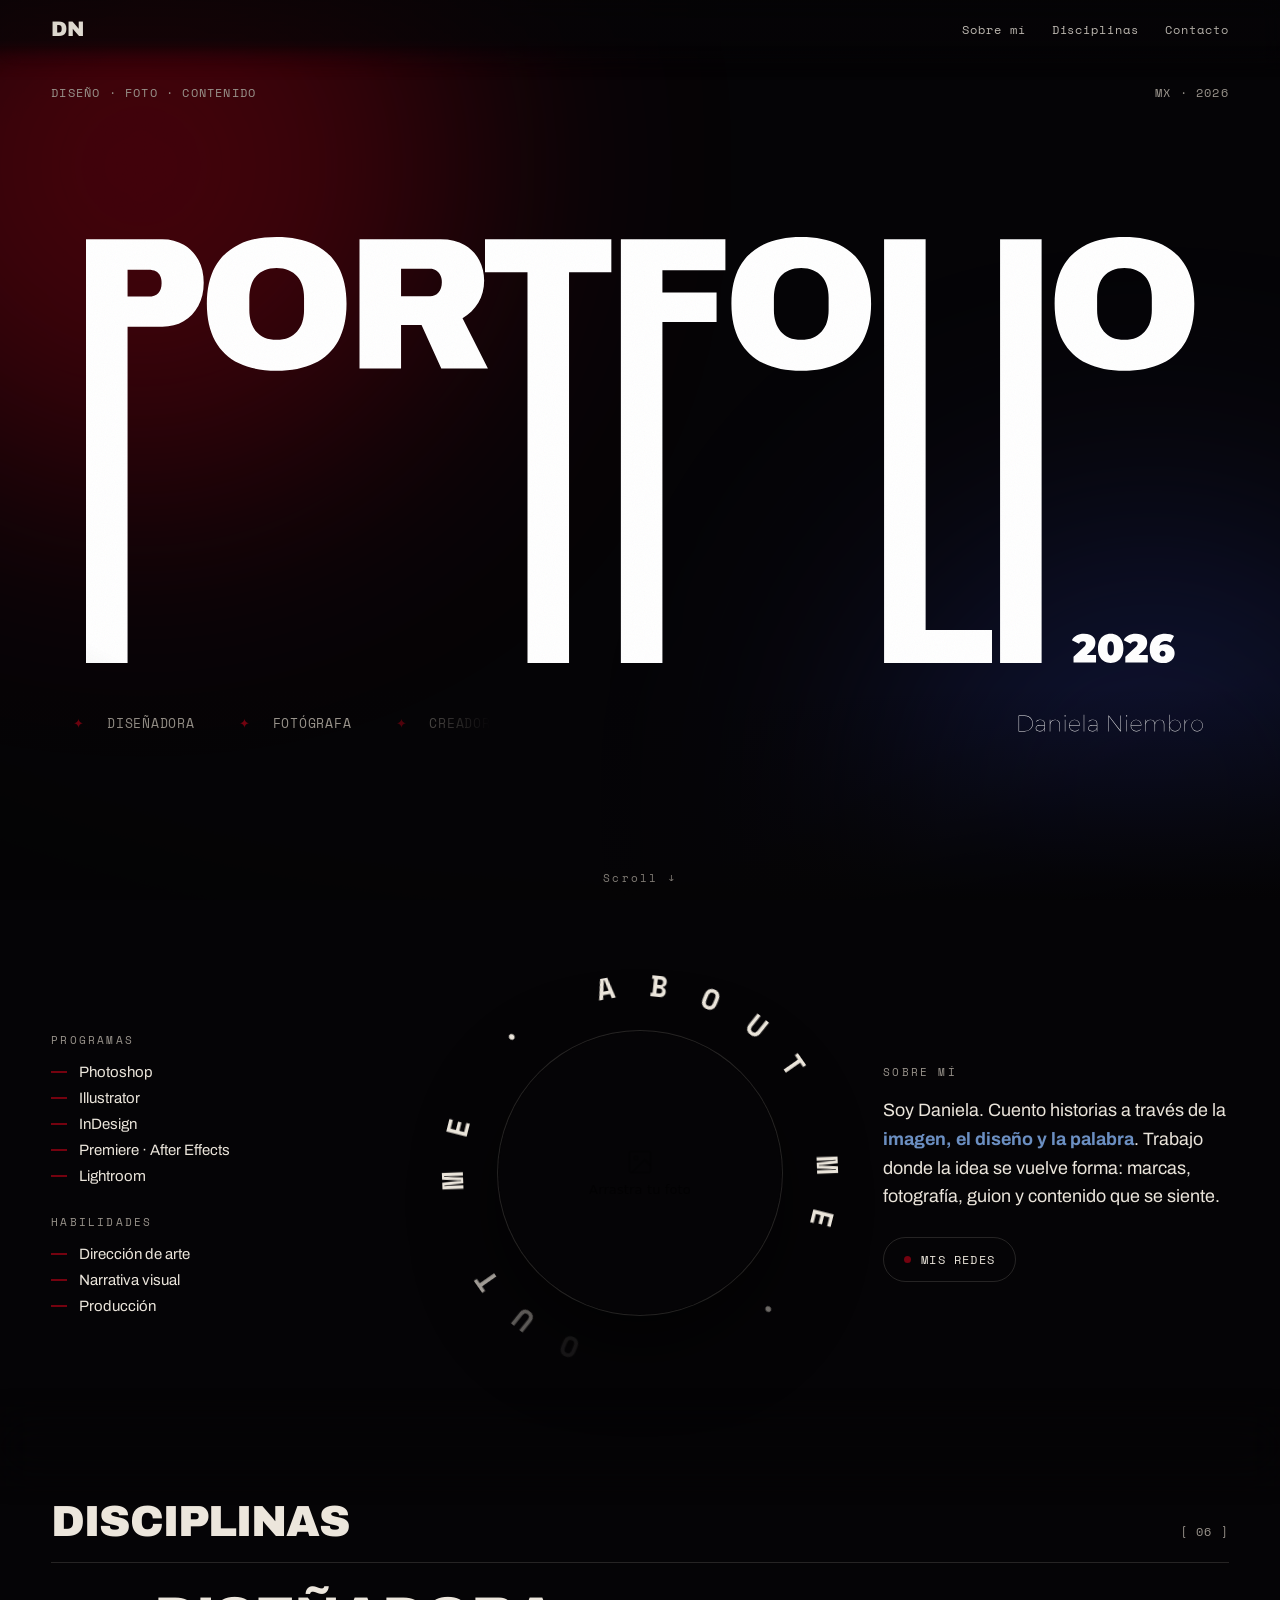
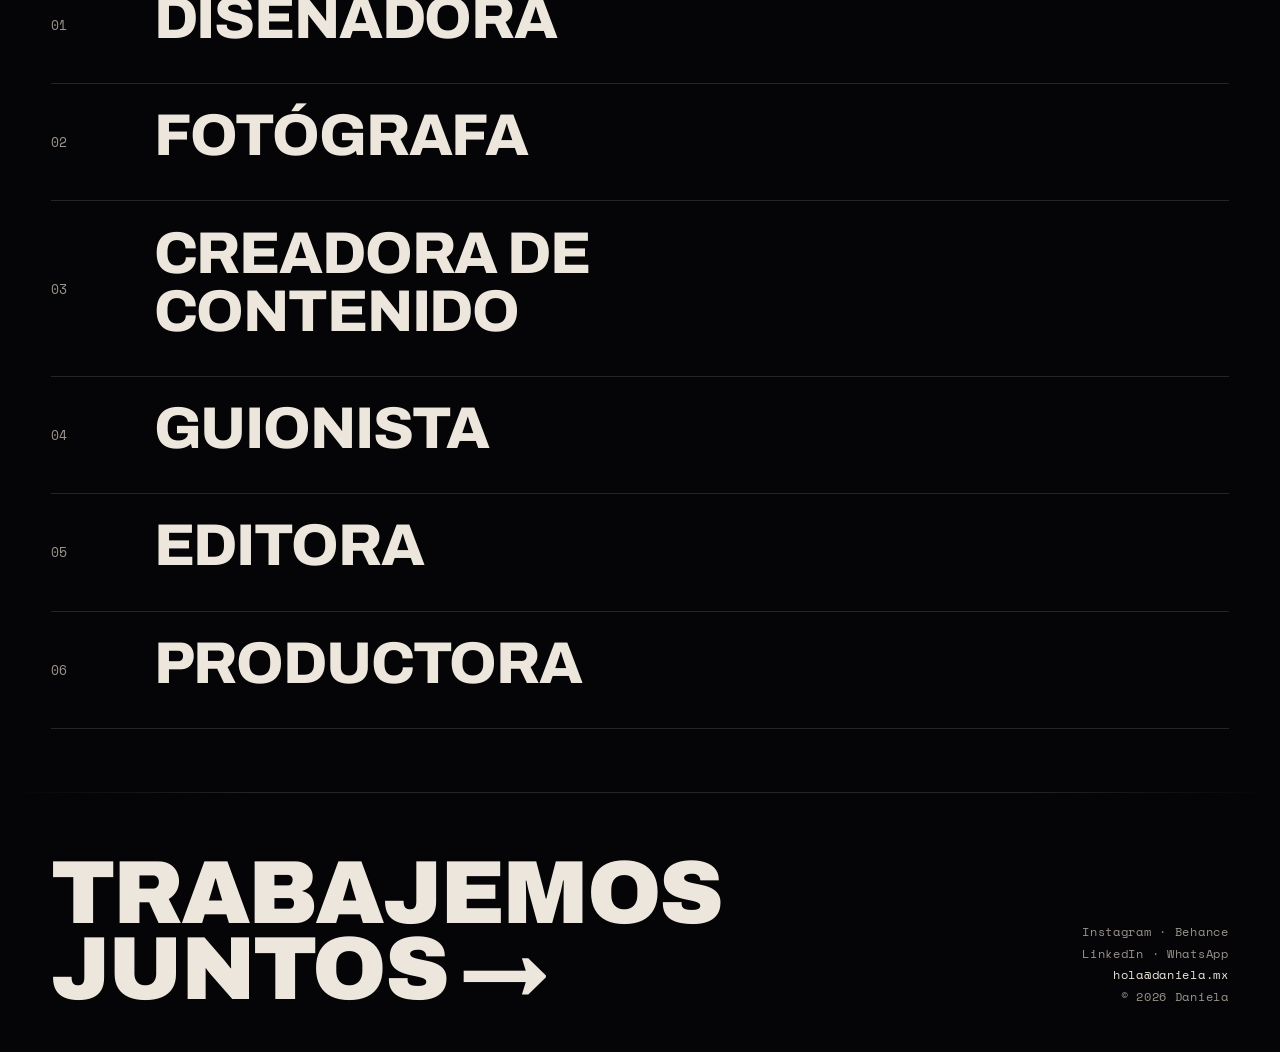
==== commit c48ddee8: "feat: add DN favicon to all pages" ====
--- a/index.html
+++ b/index.html
@@ -7,6 +7,7 @@
 <link rel="preconnect" href="https://fonts.googleapis.com" />
 <link rel="preconnect" href="https://fonts.gstatic.com" crossorigin />
 <link href="https://fonts.googleapis.com/css2?family=Archivo:ital,wght@0,400;0,500;0,600;0,700;0,800;0,900;1,500&family=Space+Mono:wght@400;700&display=swap" rel="stylesheet" />
+<link rel="icon" type="image/svg+xml" href="data:image/svg+xml,%3Csvg xmlns='http://www.w3.org/2000/svg' viewBox='0 0 32 32'%3E%3Crect width='32' height='32' rx='4' fill='%23050406'/%3E%3Ctext x='16' y='23' font-family='Archivo,system-ui,sans-serif' font-weight='900' font-size='14' fill='%23ece6dc' text-anchor='middle' letter-spacing='-0.5'%3EDN%3C/text%3E%3C/svg%3E" />
 <script src="image-slot.js"></script>
 <style>
 :root{
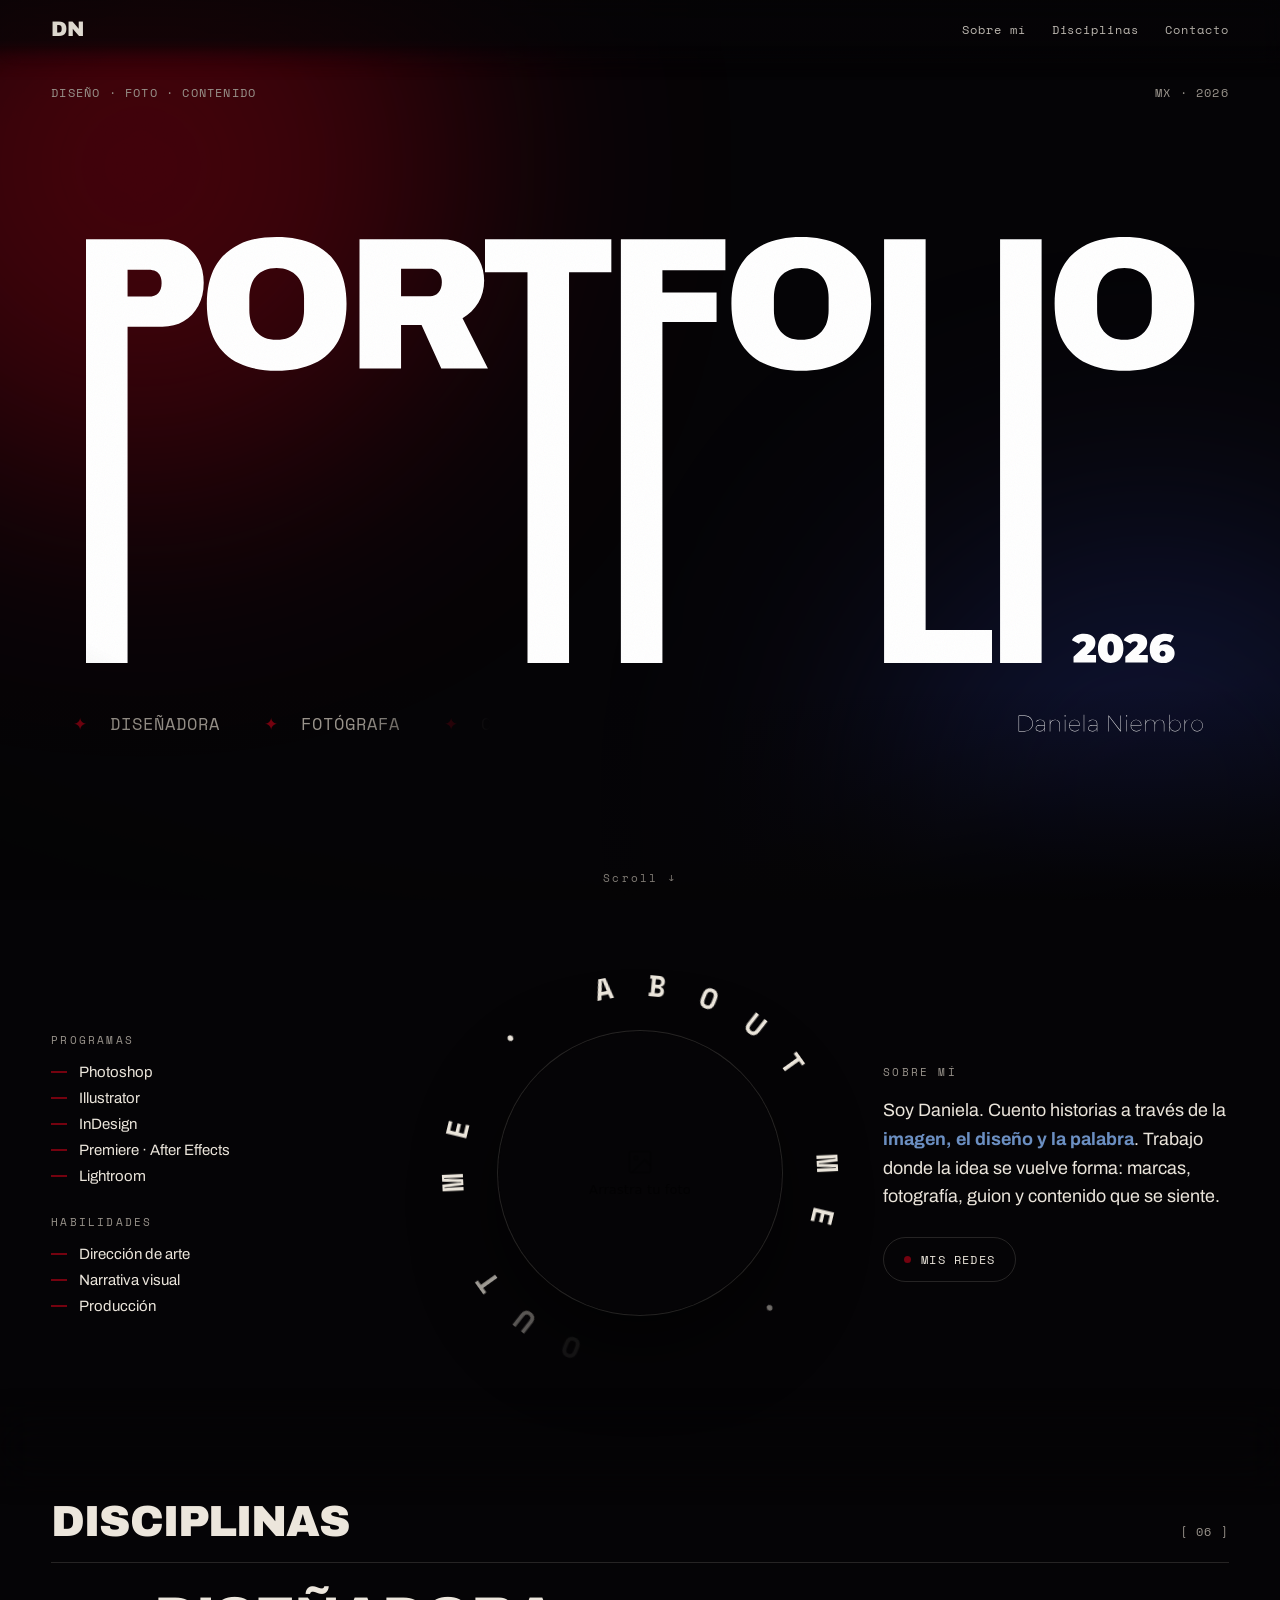
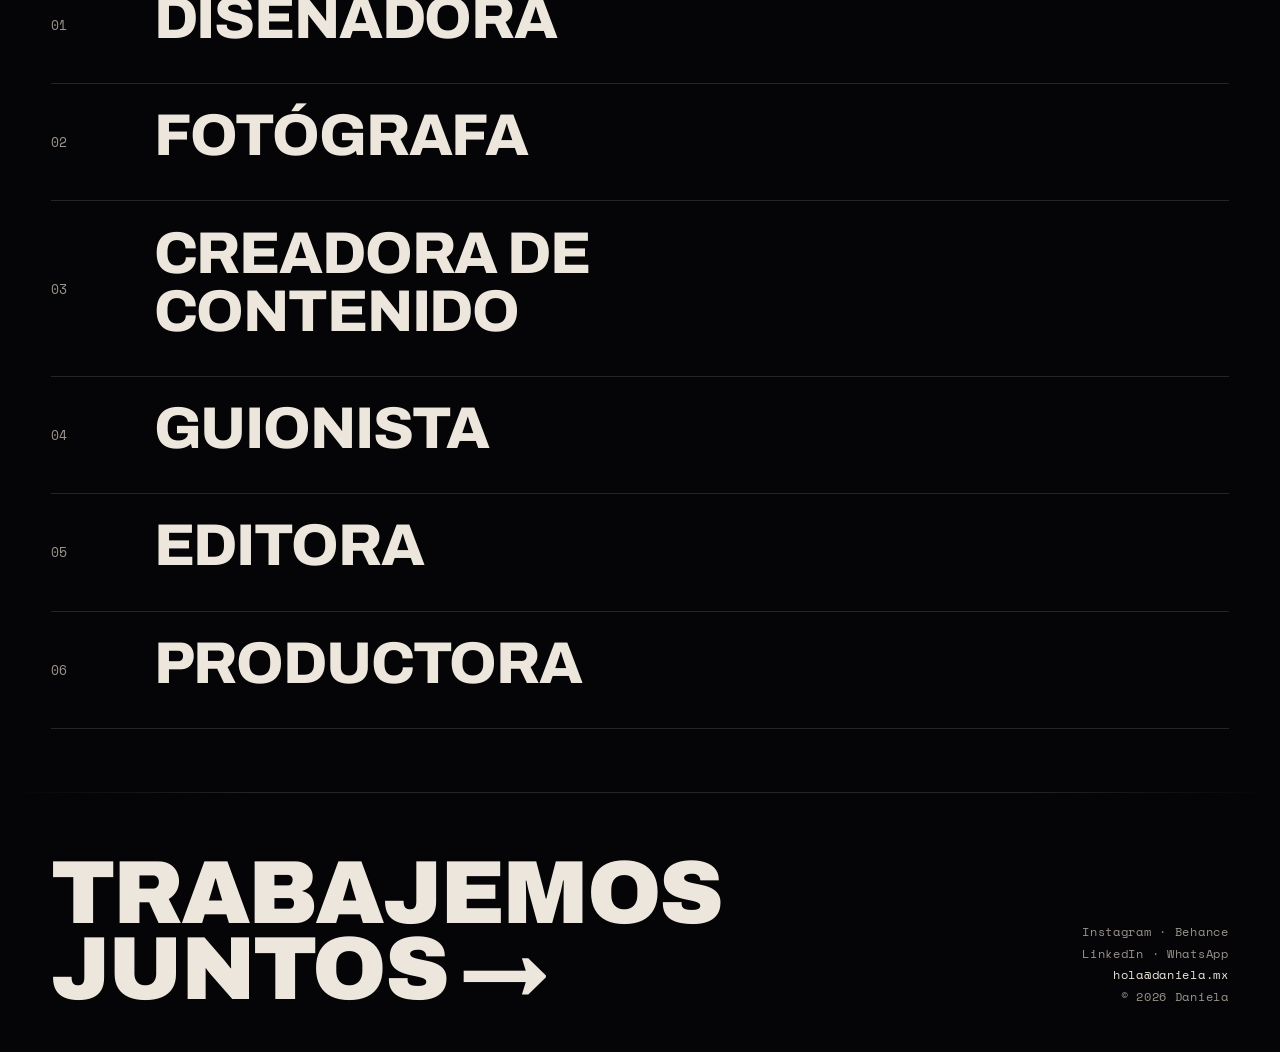
==== commit 3e7fe9d0: "feat: match ticker font size to Daniela Niembro SVG text height" ====
--- a/index.html
+++ b/index.html
@@ -86,8 +86,7 @@
 .ticker{position:absolute;left:clamp(20px,4vw,52px);bottom:clamp(26px,5vh,46px);z-index:3;overflow:hidden;max-width:min(440px,46vw);mask-image:linear-gradient(90deg,#000 70%,transparent);-webkit-mask-image:linear-gradient(90deg,#000 70%,transparent);visibility:hidden}
 .ticker.placed{visibility:visible}
 .ticker-track{display:inline-flex;gap:0;white-space:nowrap;animation:scrollx 22s linear infinite}
-.ticker-track span{font-family:var(--mono);font-size:13px;letter-spacing:.06em;color:var(--paper-dim);padding:0 22px;text-transform:uppercase}
-.ticker-track span{font-family:var(--mono);font-size:13px;letter-spacing:.06em;color:var(--paper-dim);padding:0 22px;text-transform:uppercase}
+.ticker-track span{font-family:var(--mono);font-size:inherit;letter-spacing:.06em;color:var(--paper-dim);padding:0 22px;text-transform:uppercase}
 .ticker-track span::before{content:"✦";margin-right:22px;color:var(--red-1)}
 @keyframes scrollx{to{transform:translateX(-50%)}}
 .scrollhint{position:absolute;left:50%;bottom:14px;transform:translateX(-50%);font-family:var(--mono);font-size:11px;letter-spacing:.2em;color:var(--paper-dim);z-index:3;animation:bob 2.4s ease-in-out infinite;transition:opacity .45s ease}
@@ -381,6 +380,10 @@
       const cy=bb.y+bb.height/2;
       const c=new DOMPoint(bb.x,cy).matrixTransform(ctm);
       const pr=portada.getBoundingClientRect();
+      const p1=new DOMPoint(bb.x,bb.y).matrixTransform(ctm);
+      const p2=new DOMPoint(bb.x,bb.y+bb.height).matrixTransform(ctm);
+      const renderedH=Math.abs(p2.y-p1.y);
+      wrap.style.fontSize=renderedH+'px';
       const wh=wrap.getBoundingClientRect().height;
       wrap.style.bottom='auto';
       wrap.style.top=(c.y-pr.top-wh/2)+'px';
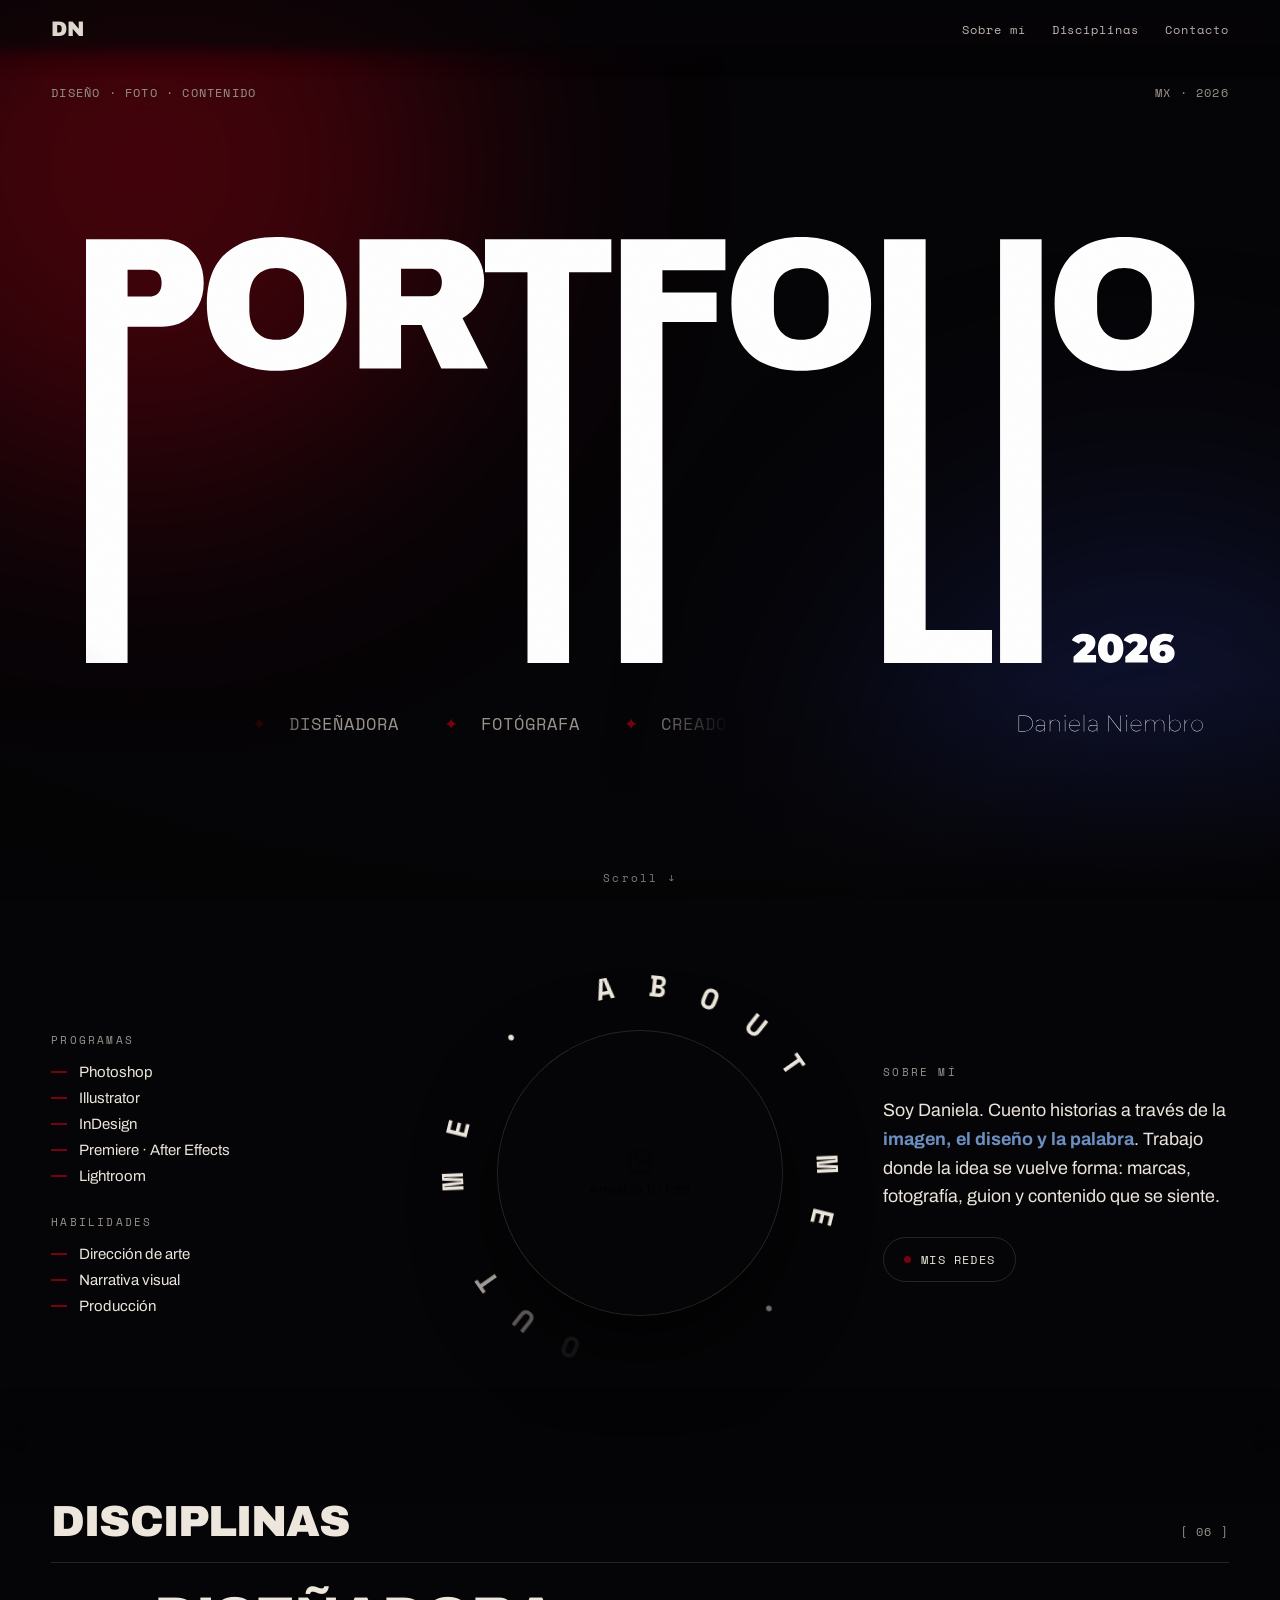
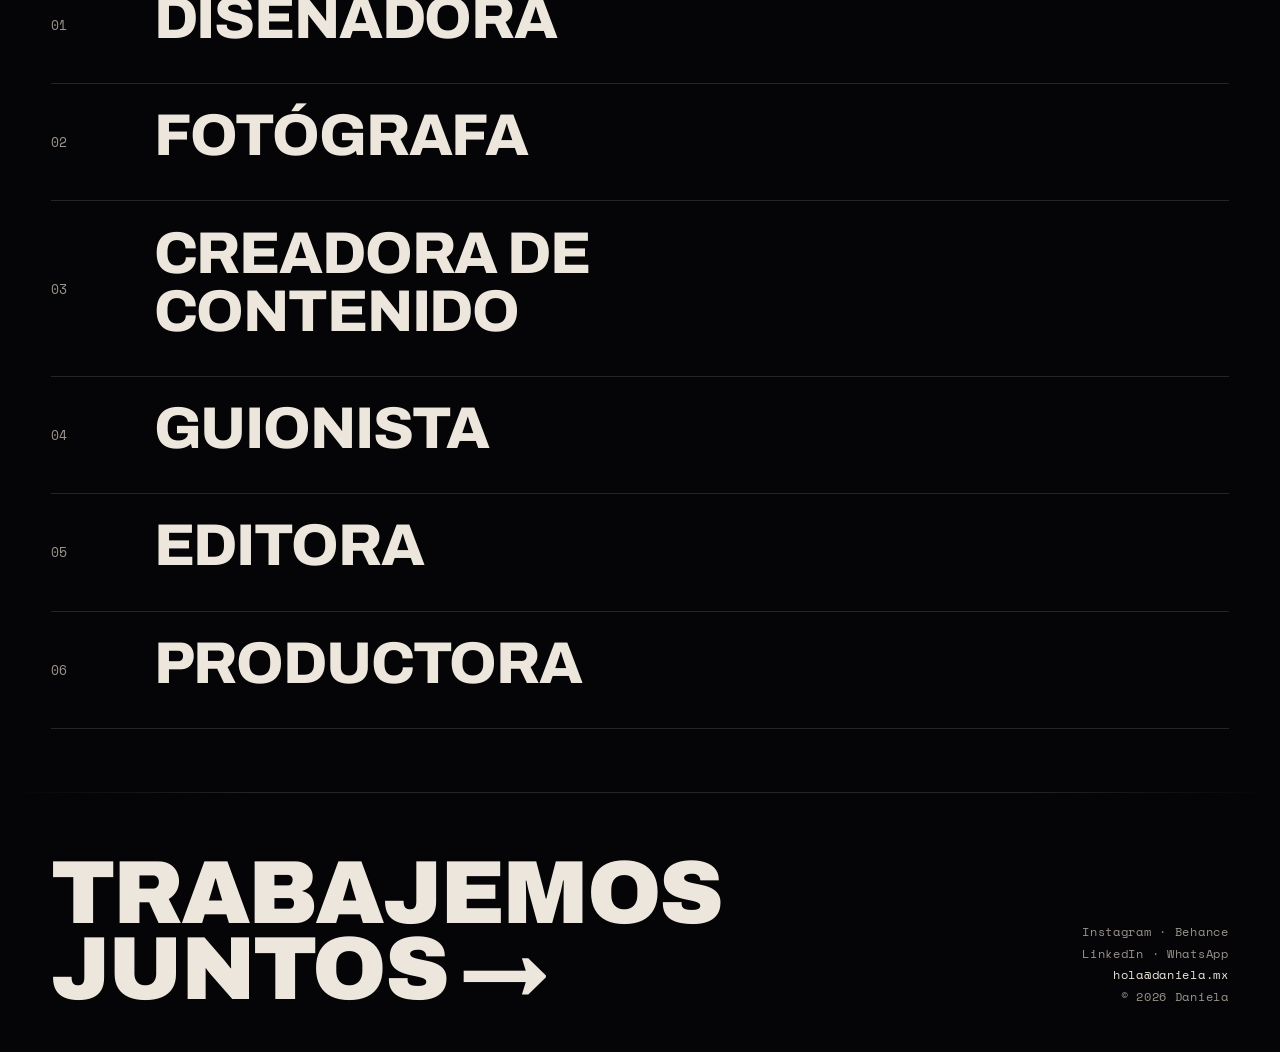
==== commit 7970d389: "feat: move ticker right and add fade blur on both sides" ====
--- a/index.html
+++ b/index.html
@@ -83,7 +83,7 @@
 .cover-glow .g2{width:44vw;height:44vw;right:-12vw;bottom:-14vw;background:var(--blue-2)}
 .cover-fig{position:absolute;inset:0;width:100%;height:100%;object-fit:contain;z-index:2;padding:clamp(16px,3.5vh,46px) clamp(16px,3vw,40px)}
 .cover-kicker{position:absolute;top:0;left:0;right:0;z-index:3;display:flex;justify-content:space-between;padding:84px clamp(20px,4vw,52px) 0;font-family:var(--mono);font-size:12px;letter-spacing:.1em;color:var(--paper-dim);text-transform:uppercase;pointer-events:none}
-.ticker{position:absolute;left:clamp(20px,4vw,52px);bottom:clamp(26px,5vh,46px);z-index:3;overflow:hidden;max-width:min(440px,46vw);mask-image:linear-gradient(90deg,#000 70%,transparent);-webkit-mask-image:linear-gradient(90deg,#000 70%,transparent);visibility:hidden}
+.ticker{position:absolute;left:clamp(160px,18vw,320px);bottom:clamp(26px,5vh,46px);z-index:3;overflow:hidden;max-width:min(500px,50vw);mask-image:linear-gradient(90deg,transparent 0%,#000 18%,#000 82%,transparent 100%);-webkit-mask-image:linear-gradient(90deg,transparent 0%,#000 18%,#000 82%,transparent 100%);visibility:hidden}
 .ticker.placed{visibility:visible}
 .ticker-track{display:inline-flex;gap:0;white-space:nowrap;animation:scrollx 22s linear infinite}
 .ticker-track span{font-family:var(--mono);font-size:inherit;letter-spacing:.06em;color:var(--paper-dim);padding:0 22px;text-transform:uppercase}
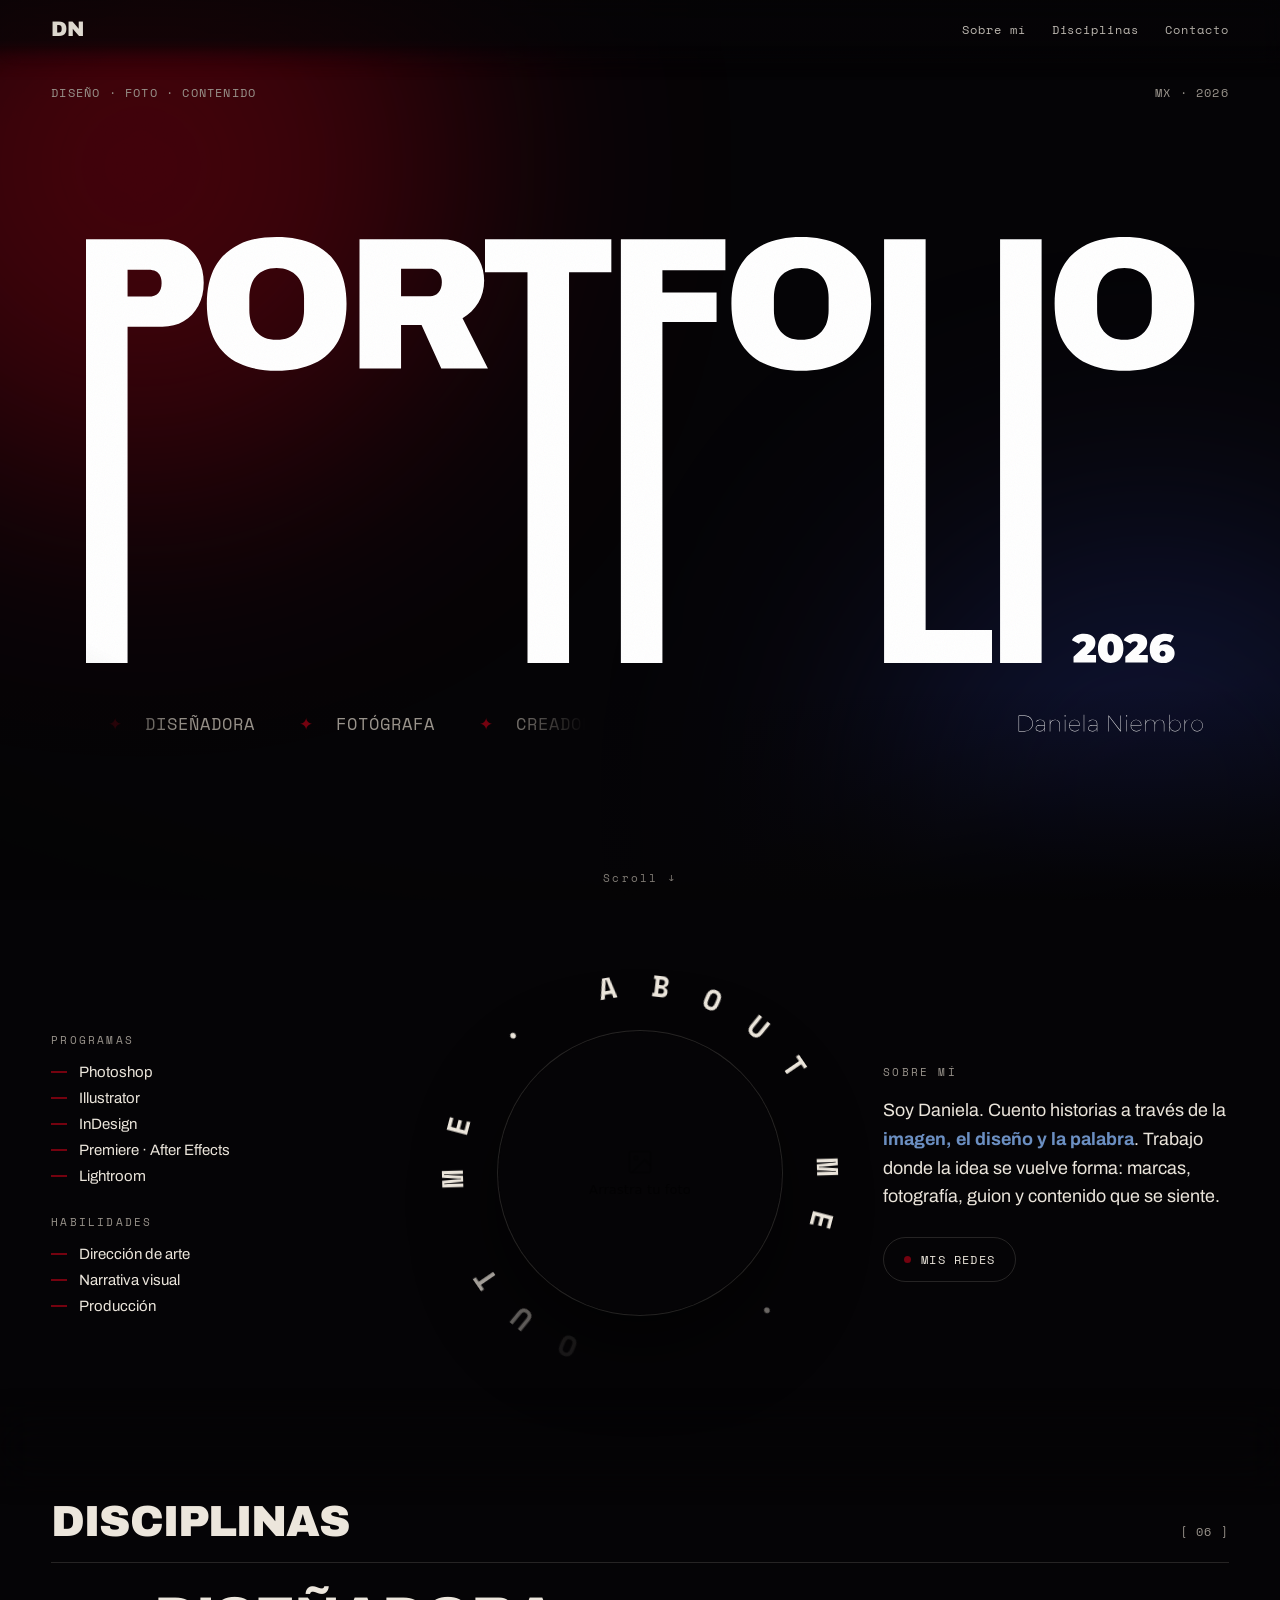
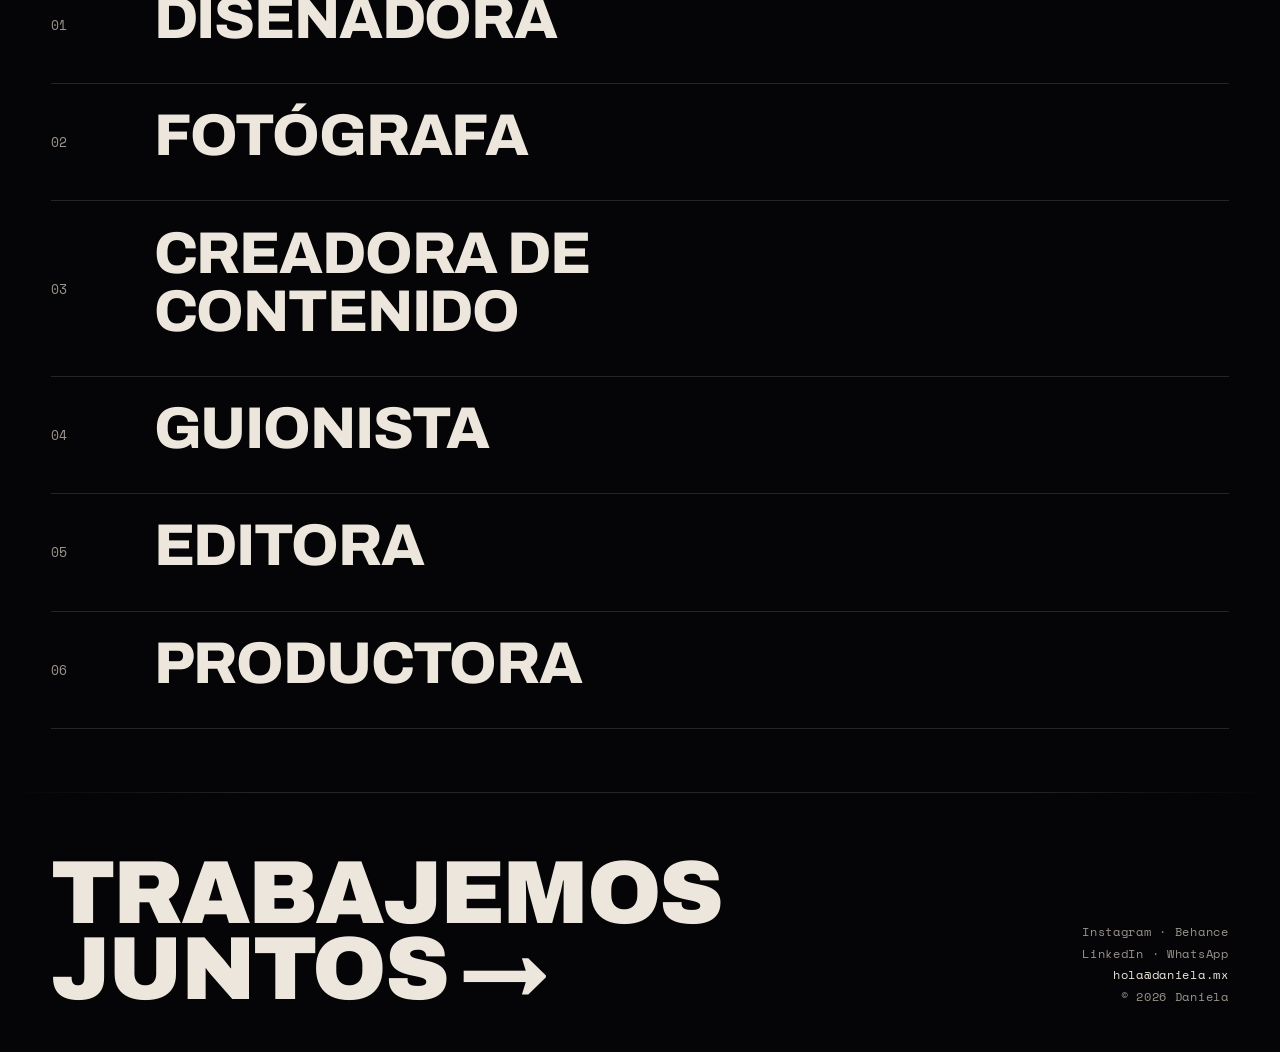
==== commit 62b4877a: "feat: align ticker left edge to SVG P position dynamically" ====
--- a/index.html
+++ b/index.html
@@ -384,6 +384,8 @@
       const p2=new DOMPoint(bb.x,bb.y+bb.height).matrixTransform(ctm);
       const renderedH=Math.abs(p2.y-p1.y);
       wrap.style.fontSize=renderedH+'px';
+      const pStart=new DOMPoint(76,0).matrixTransform(ctm);
+      wrap.style.left=(pStart.x-pr.left)+'px';
       const wh=wrap.getBoundingClientRect().height;
       wrap.style.bottom='auto';
       wrap.style.top=(c.y-pr.top-wh/2)+'px';
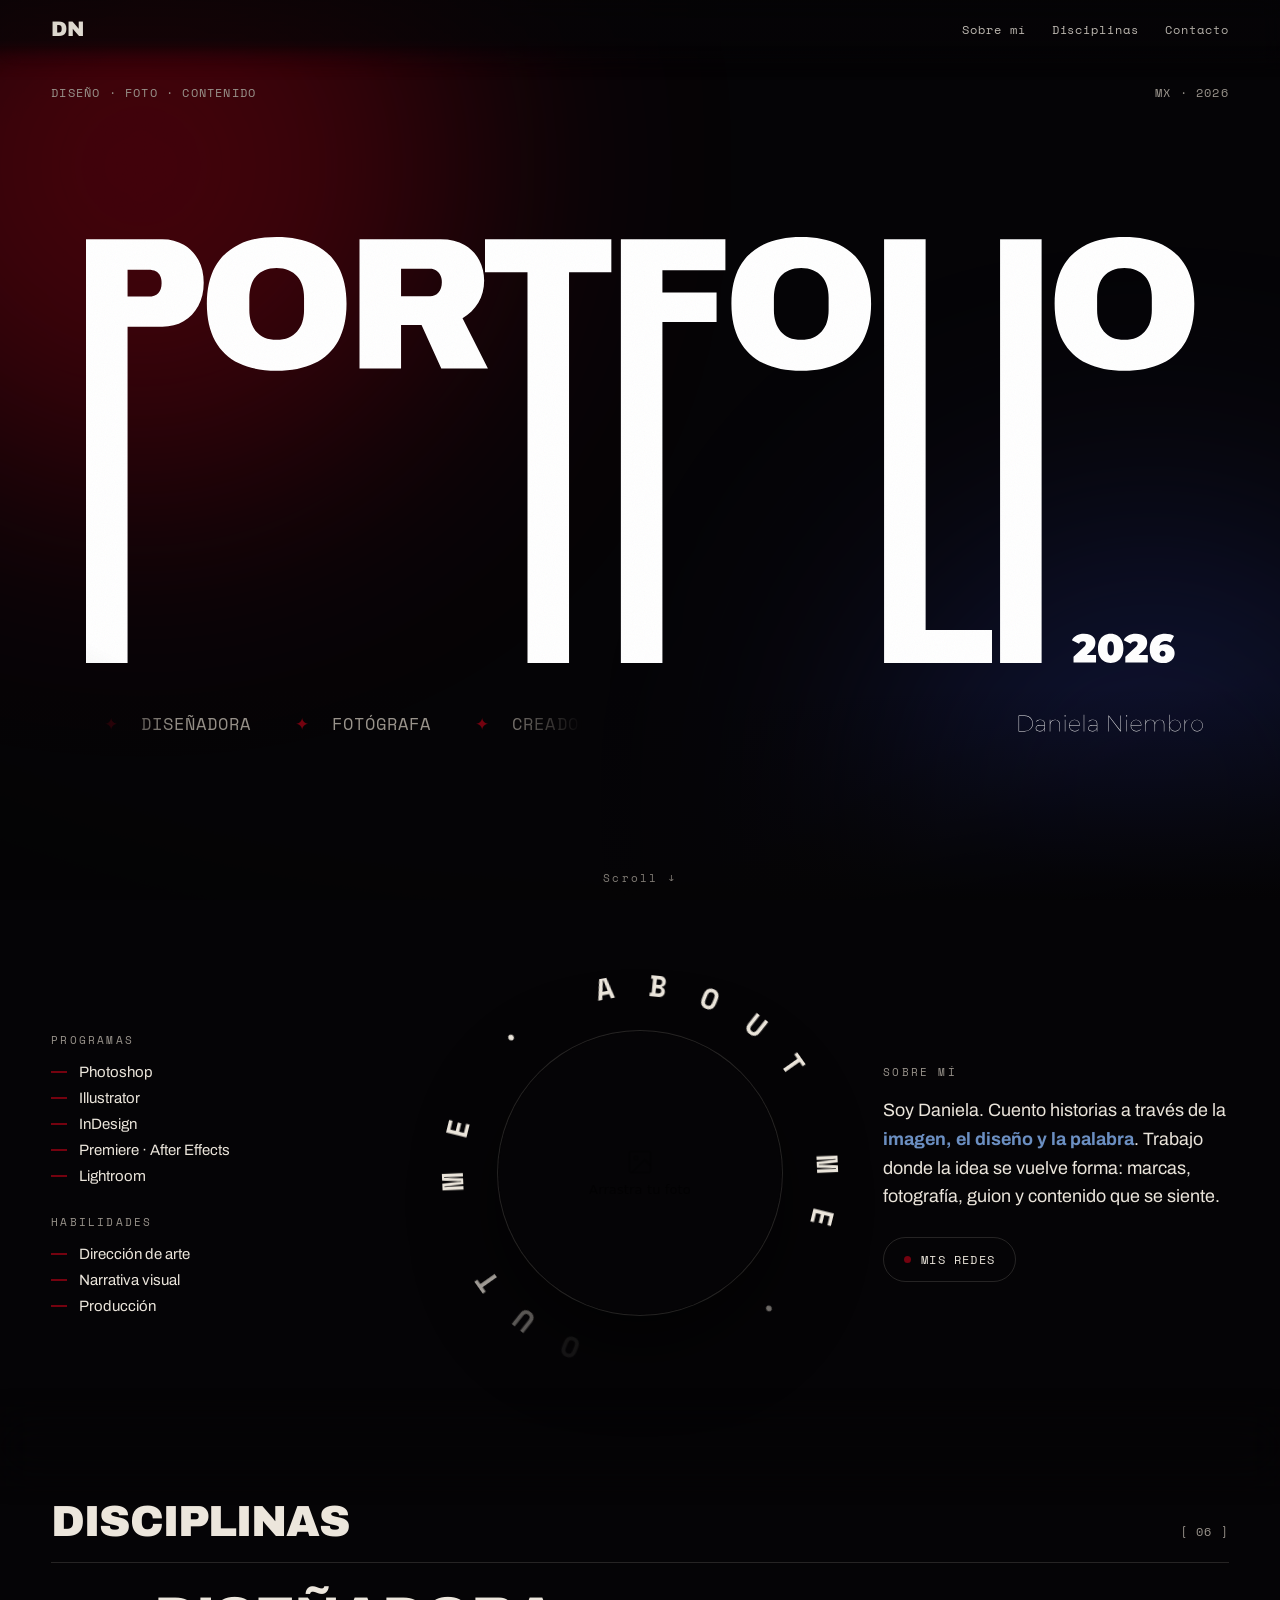
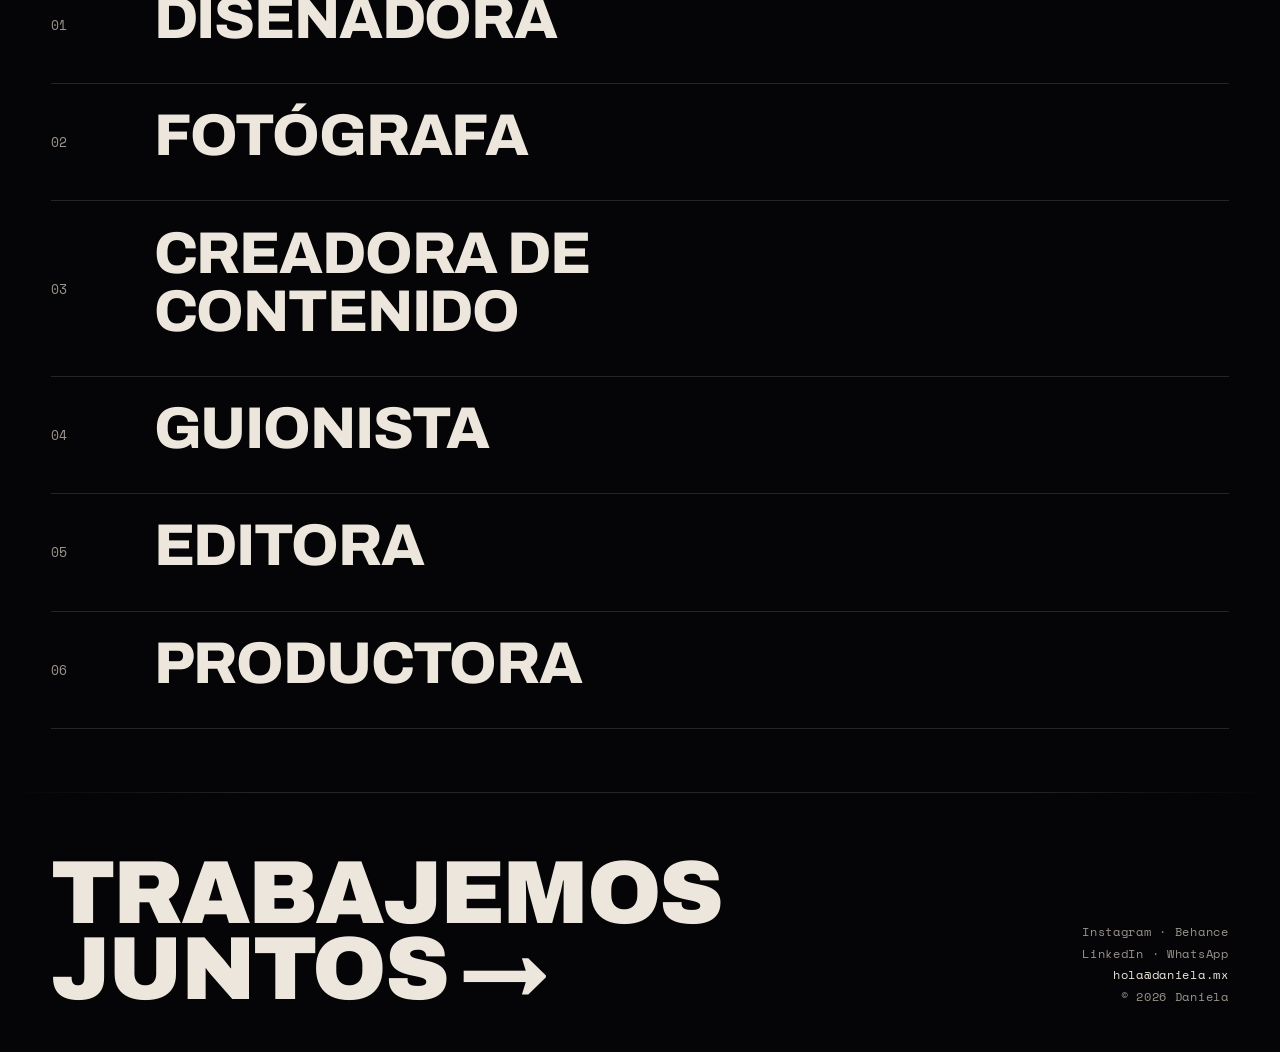
==== commit 6e2eb43e: "fix: ticker start x=70" ====
--- a/index.html
+++ b/index.html
@@ -384,7 +384,7 @@
       const p2=new DOMPoint(bb.x,bb.y+bb.height).matrixTransform(ctm);
       const renderedH=Math.abs(p2.y-p1.y);
       wrap.style.fontSize=renderedH+'px';
-      const pStart=new DOMPoint(76,0).matrixTransform(ctm);
+      const pStart=new DOMPoint(70,0).matrixTransform(ctm);
       wrap.style.left=(pStart.x-pr.left)+'px';
       const wh=wrap.getBoundingClientRect().height;
       wrap.style.bottom='auto';
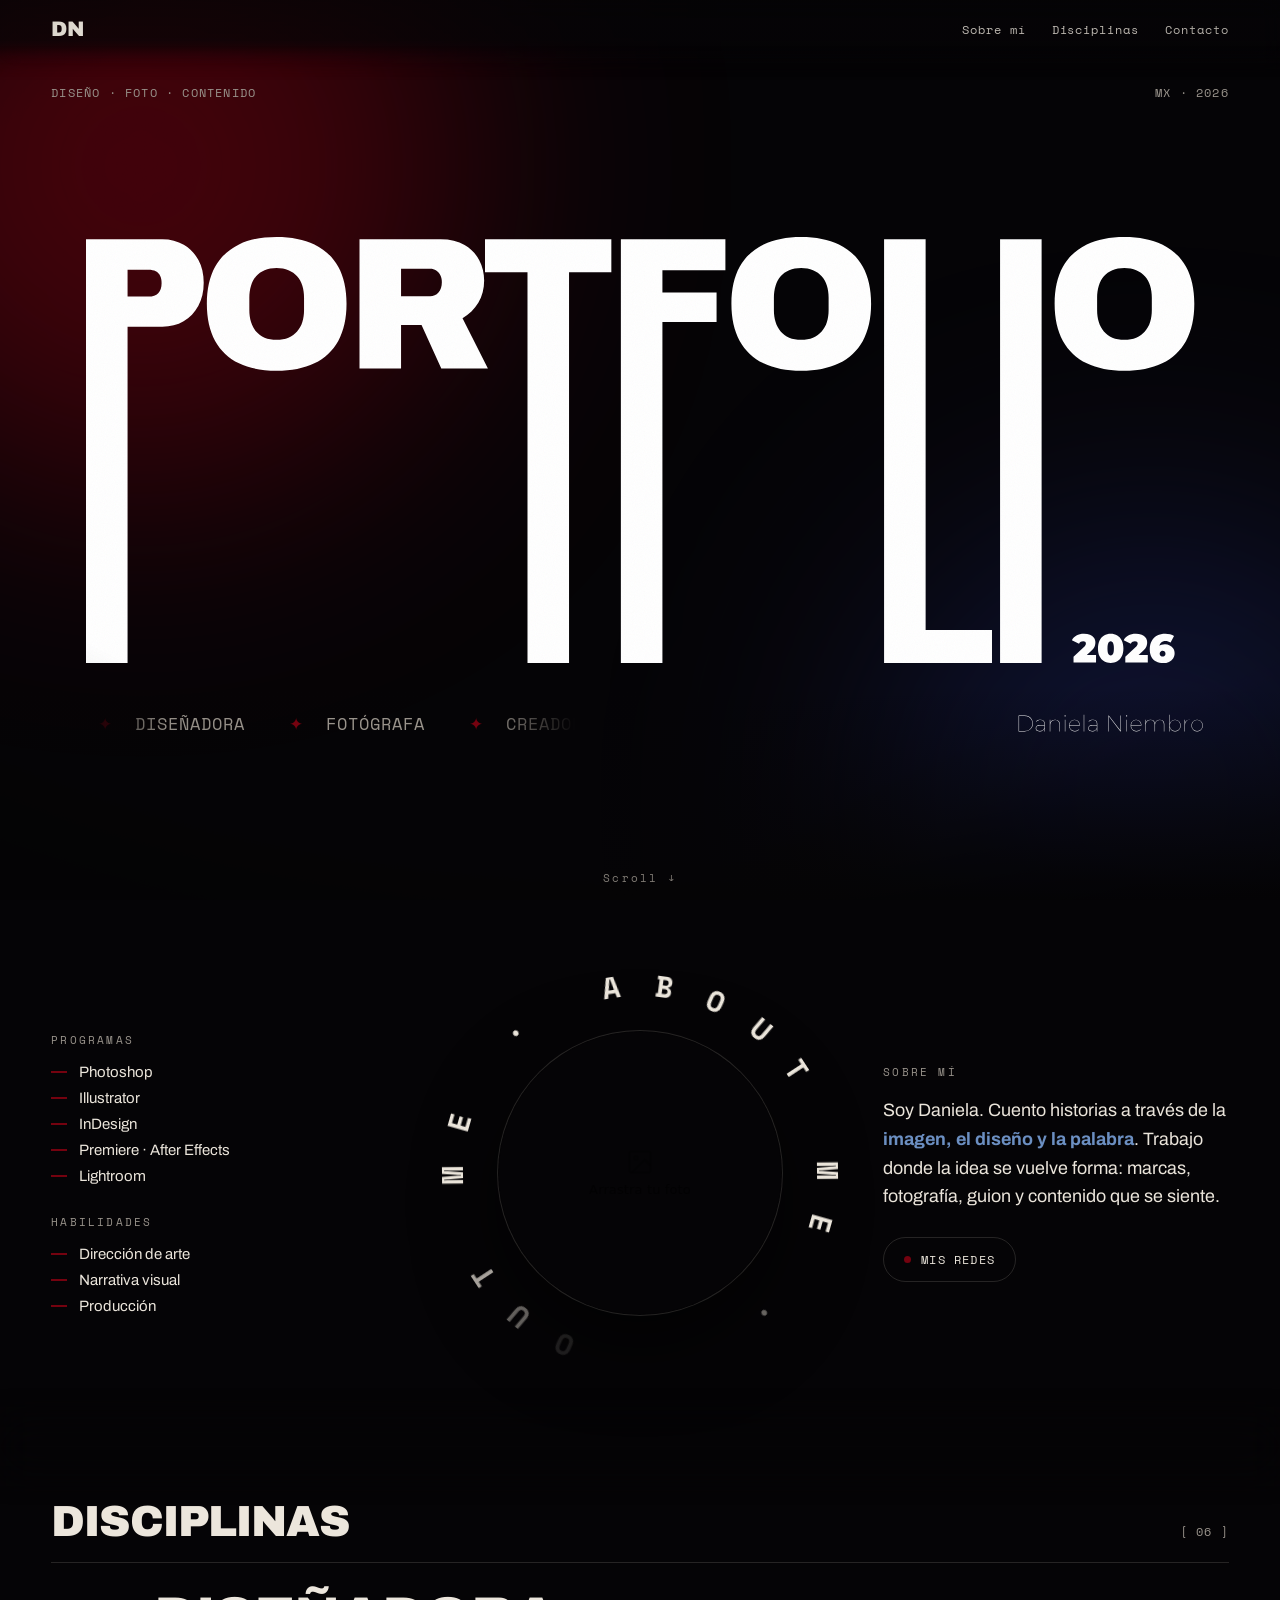
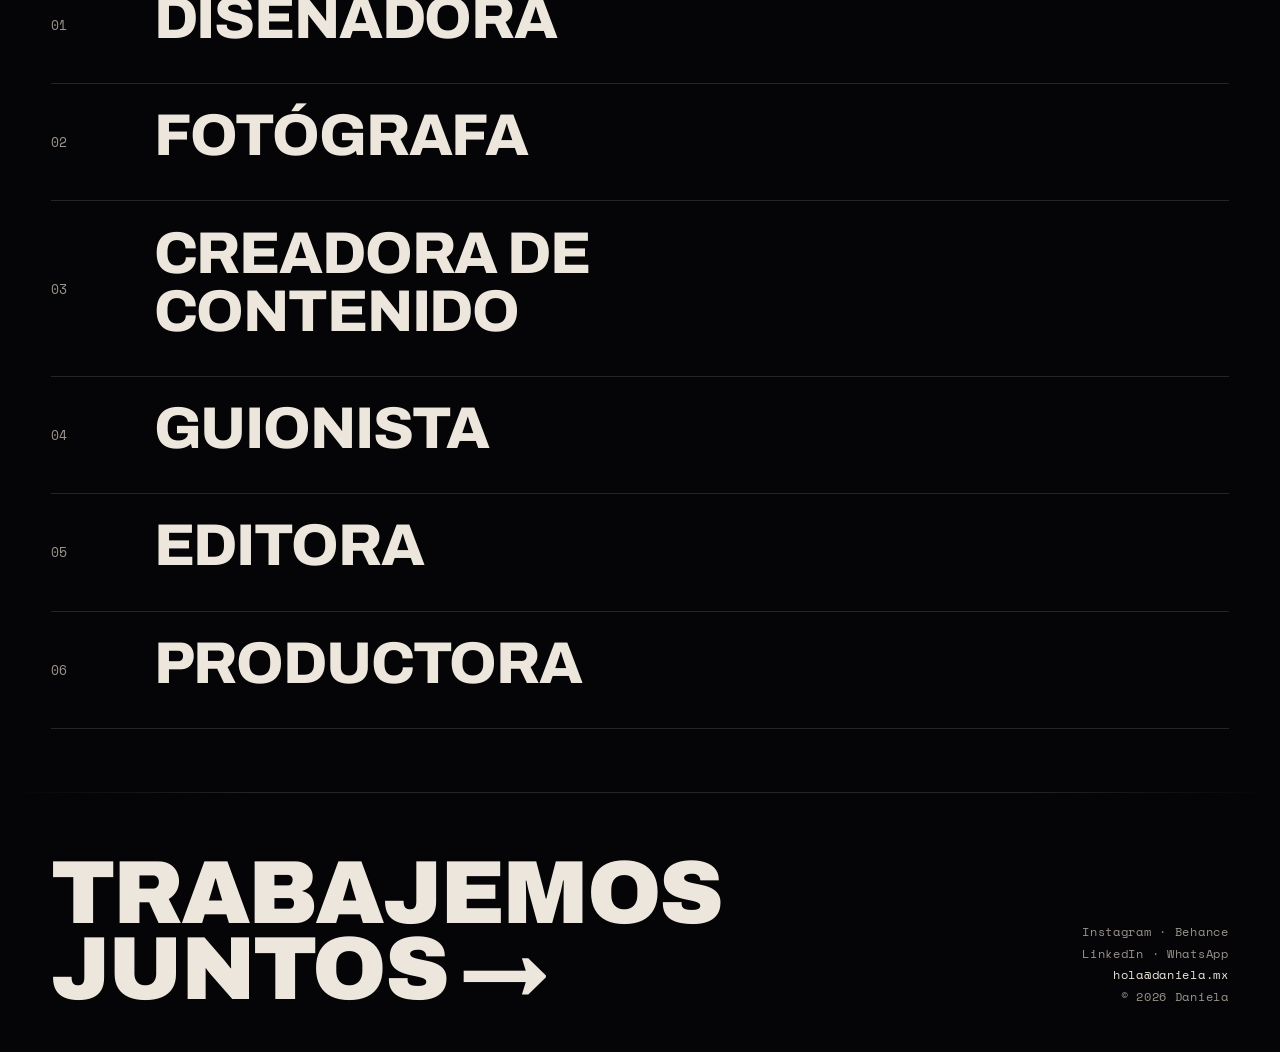
==== commit 3f5293ab: "fix: ticker start x=60" ====
--- a/index.html
+++ b/index.html
@@ -384,7 +384,7 @@
       const p2=new DOMPoint(bb.x,bb.y+bb.height).matrixTransform(ctm);
       const renderedH=Math.abs(p2.y-p1.y);
       wrap.style.fontSize=renderedH+'px';
-      const pStart=new DOMPoint(70,0).matrixTransform(ctm);
+      const pStart=new DOMPoint(60,0).matrixTransform(ctm);
       wrap.style.left=(pStart.x-pr.left)+'px';
       const wh=wrap.getBoundingClientRect().height;
       wrap.style.bottom='auto';
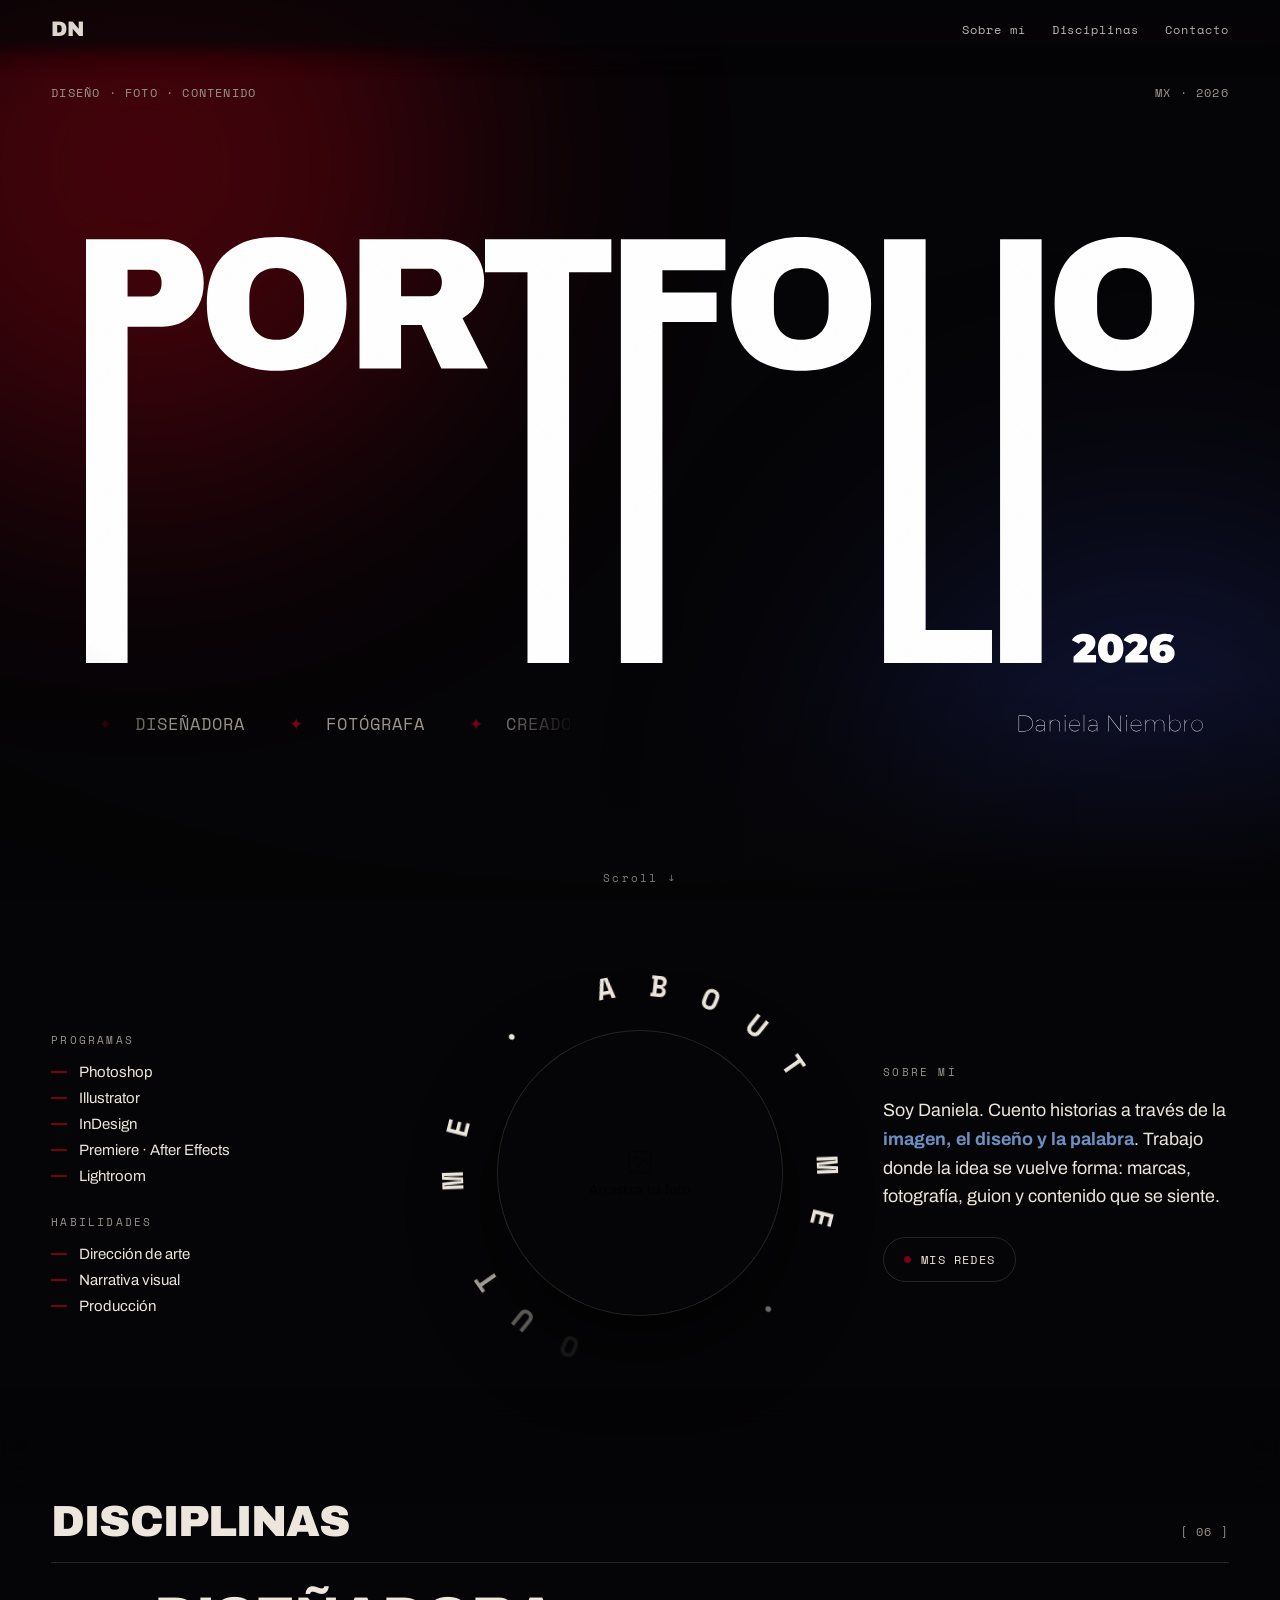
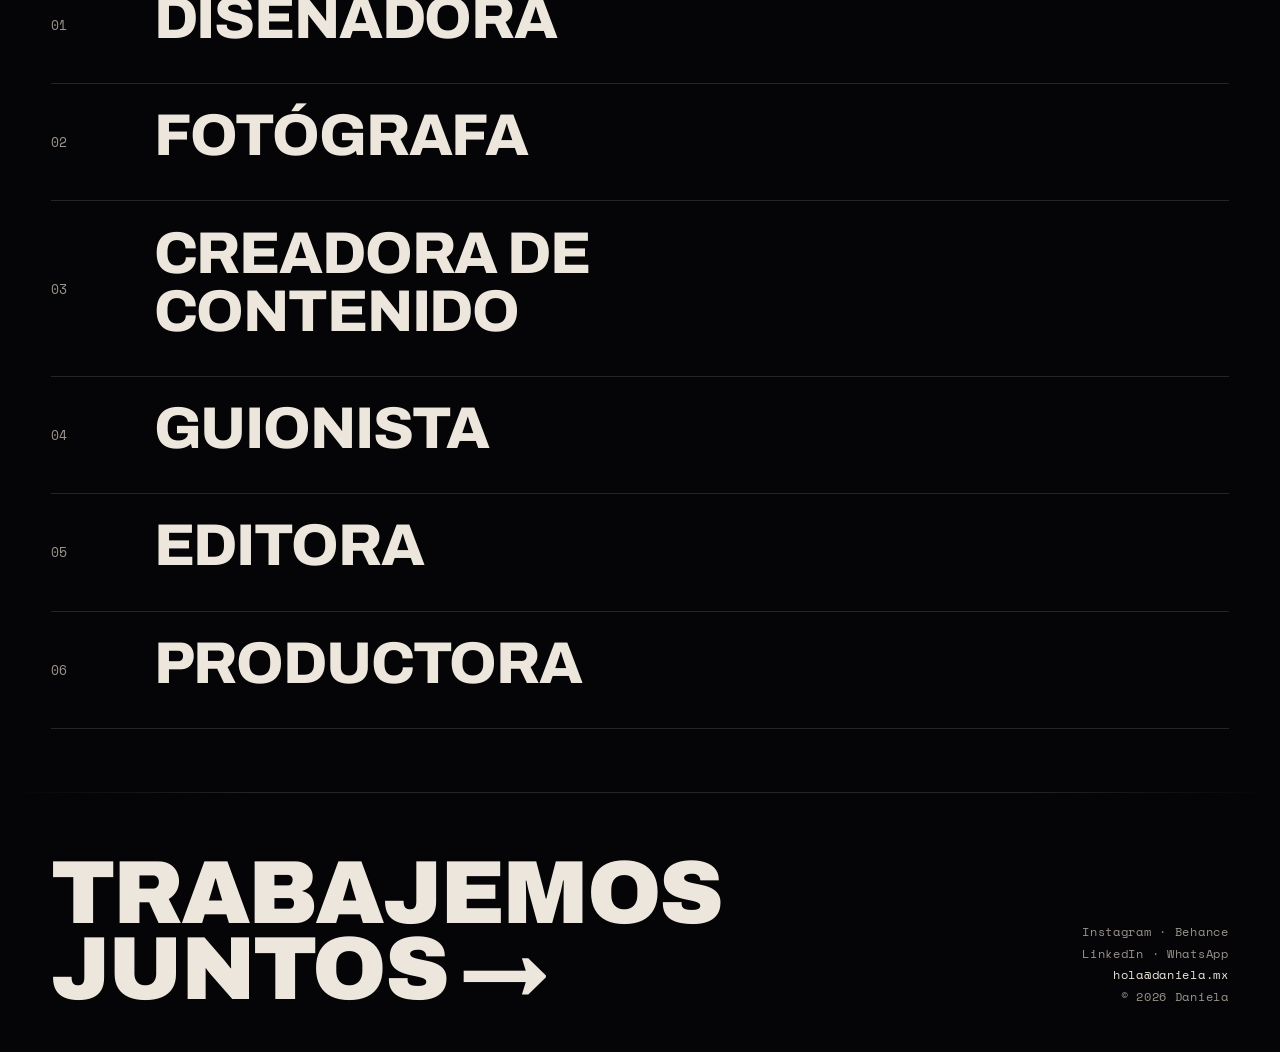
==== commit e4171c60: "fix: ticker min font-size 12px to prevent unreadable text on mobile" ====
--- a/index.html
+++ b/index.html
@@ -383,7 +383,7 @@
       const p1=new DOMPoint(bb.x,bb.y).matrixTransform(ctm);
       const p2=new DOMPoint(bb.x,bb.y+bb.height).matrixTransform(ctm);
       const renderedH=Math.abs(p2.y-p1.y);
-      wrap.style.fontSize=renderedH+'px';
+      wrap.style.fontSize=Math.max(12,renderedH)+'px';
       const pStart=new DOMPoint(60,0).matrixTransform(ctm);
       wrap.style.left=(pStart.x-pr.left)+'px';
       const wh=wrap.getBoundingClientRect().height;
